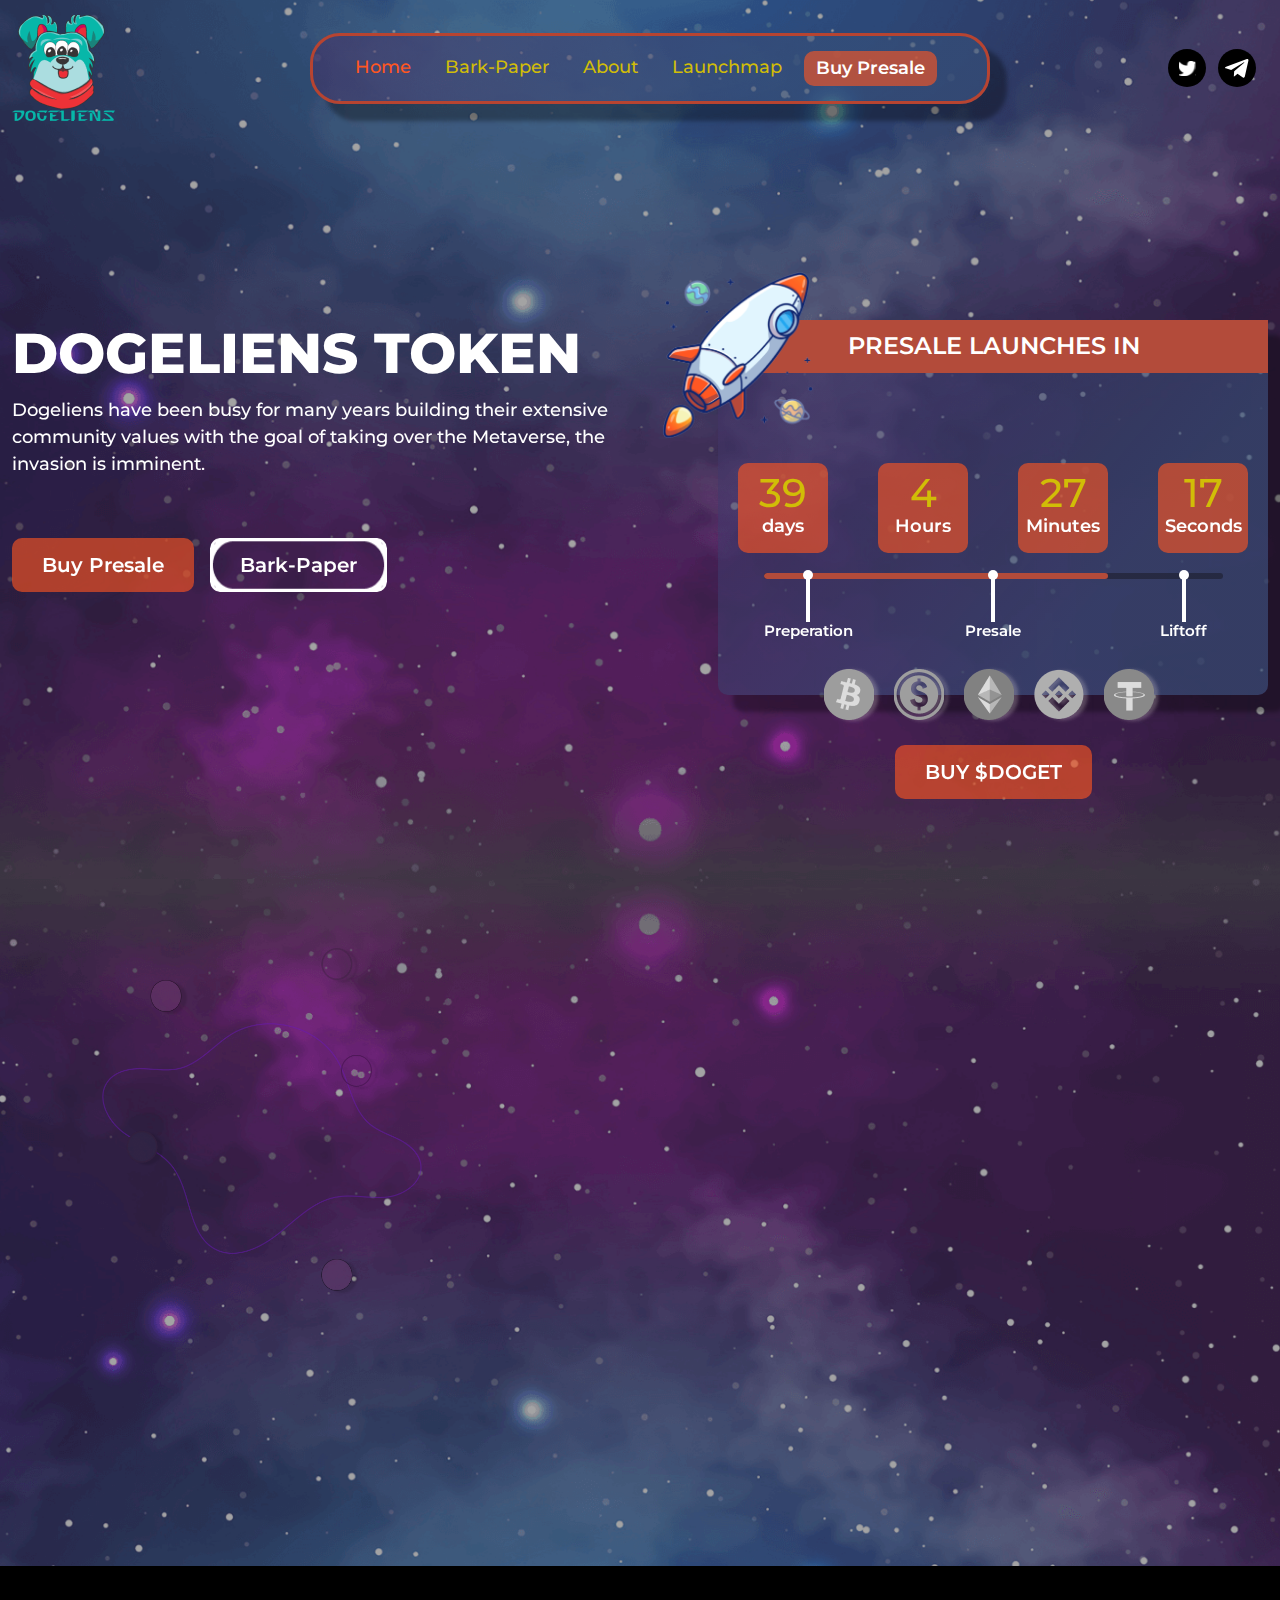
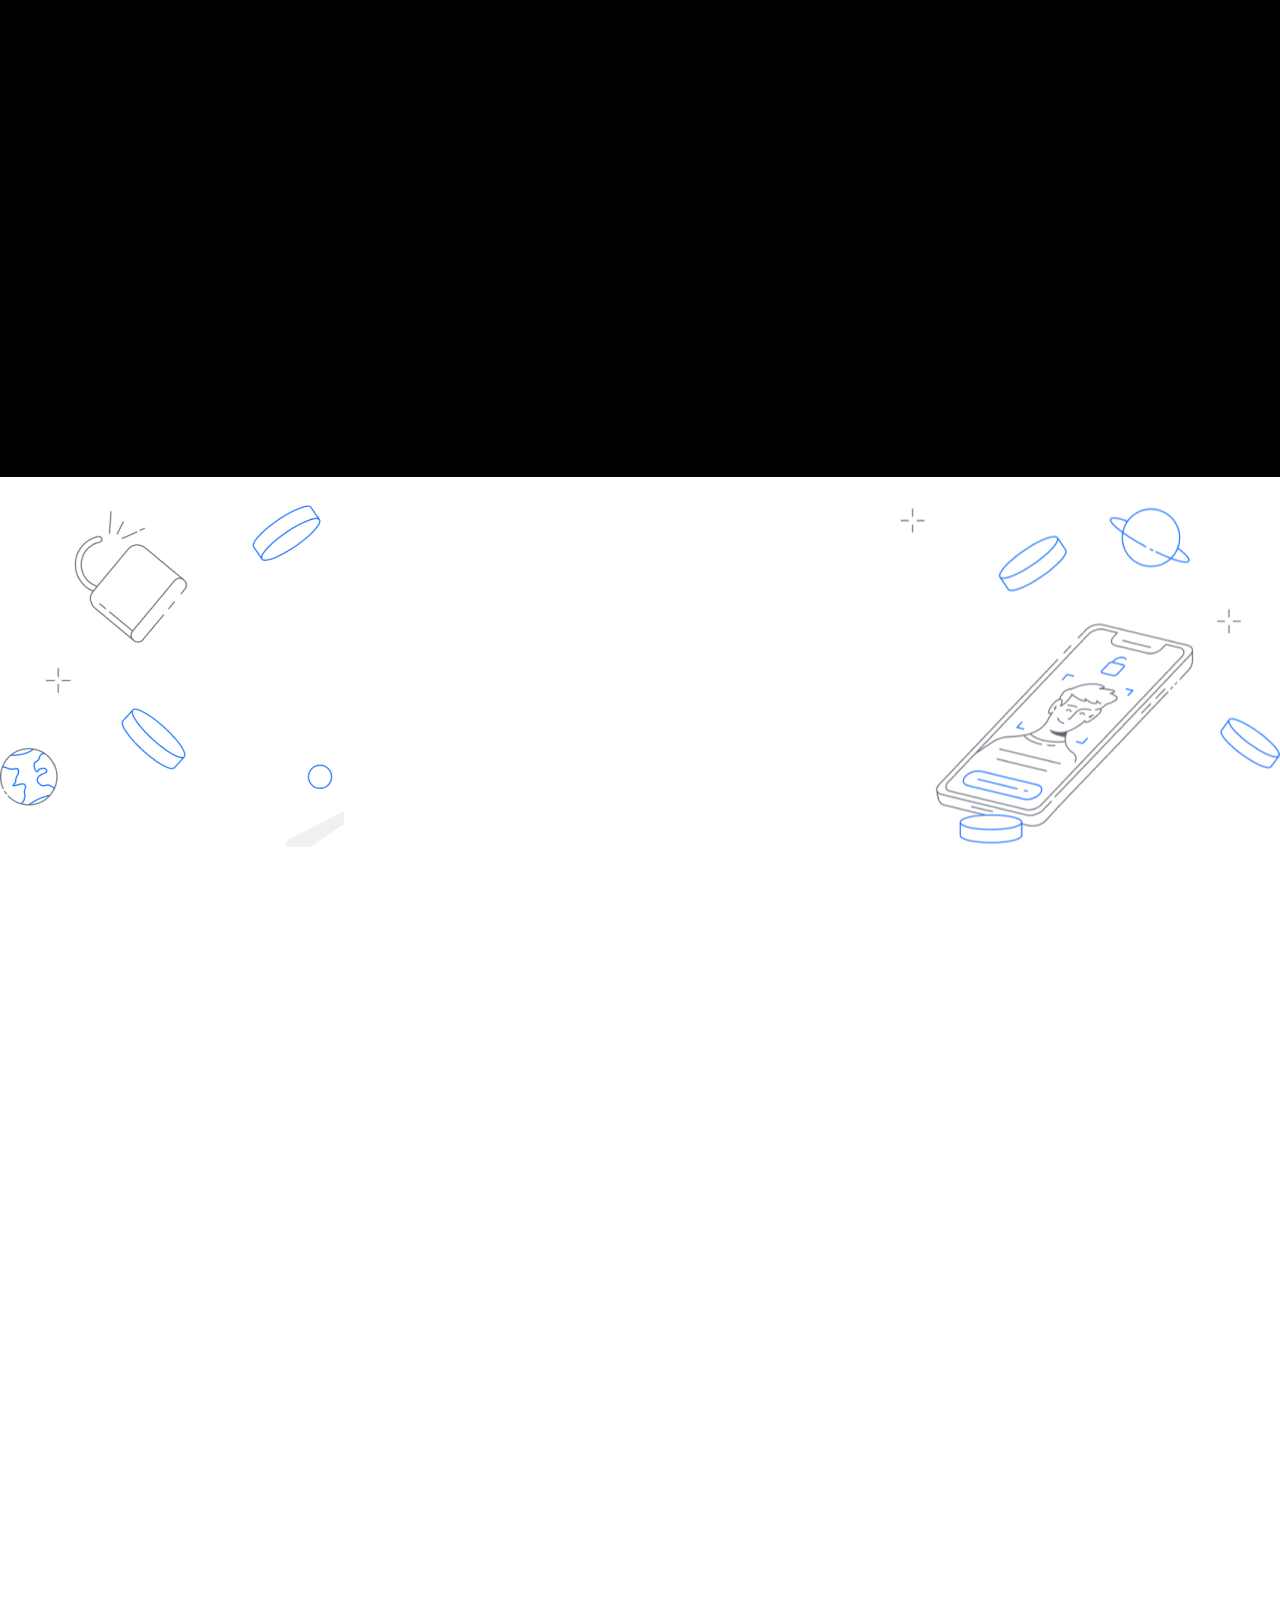
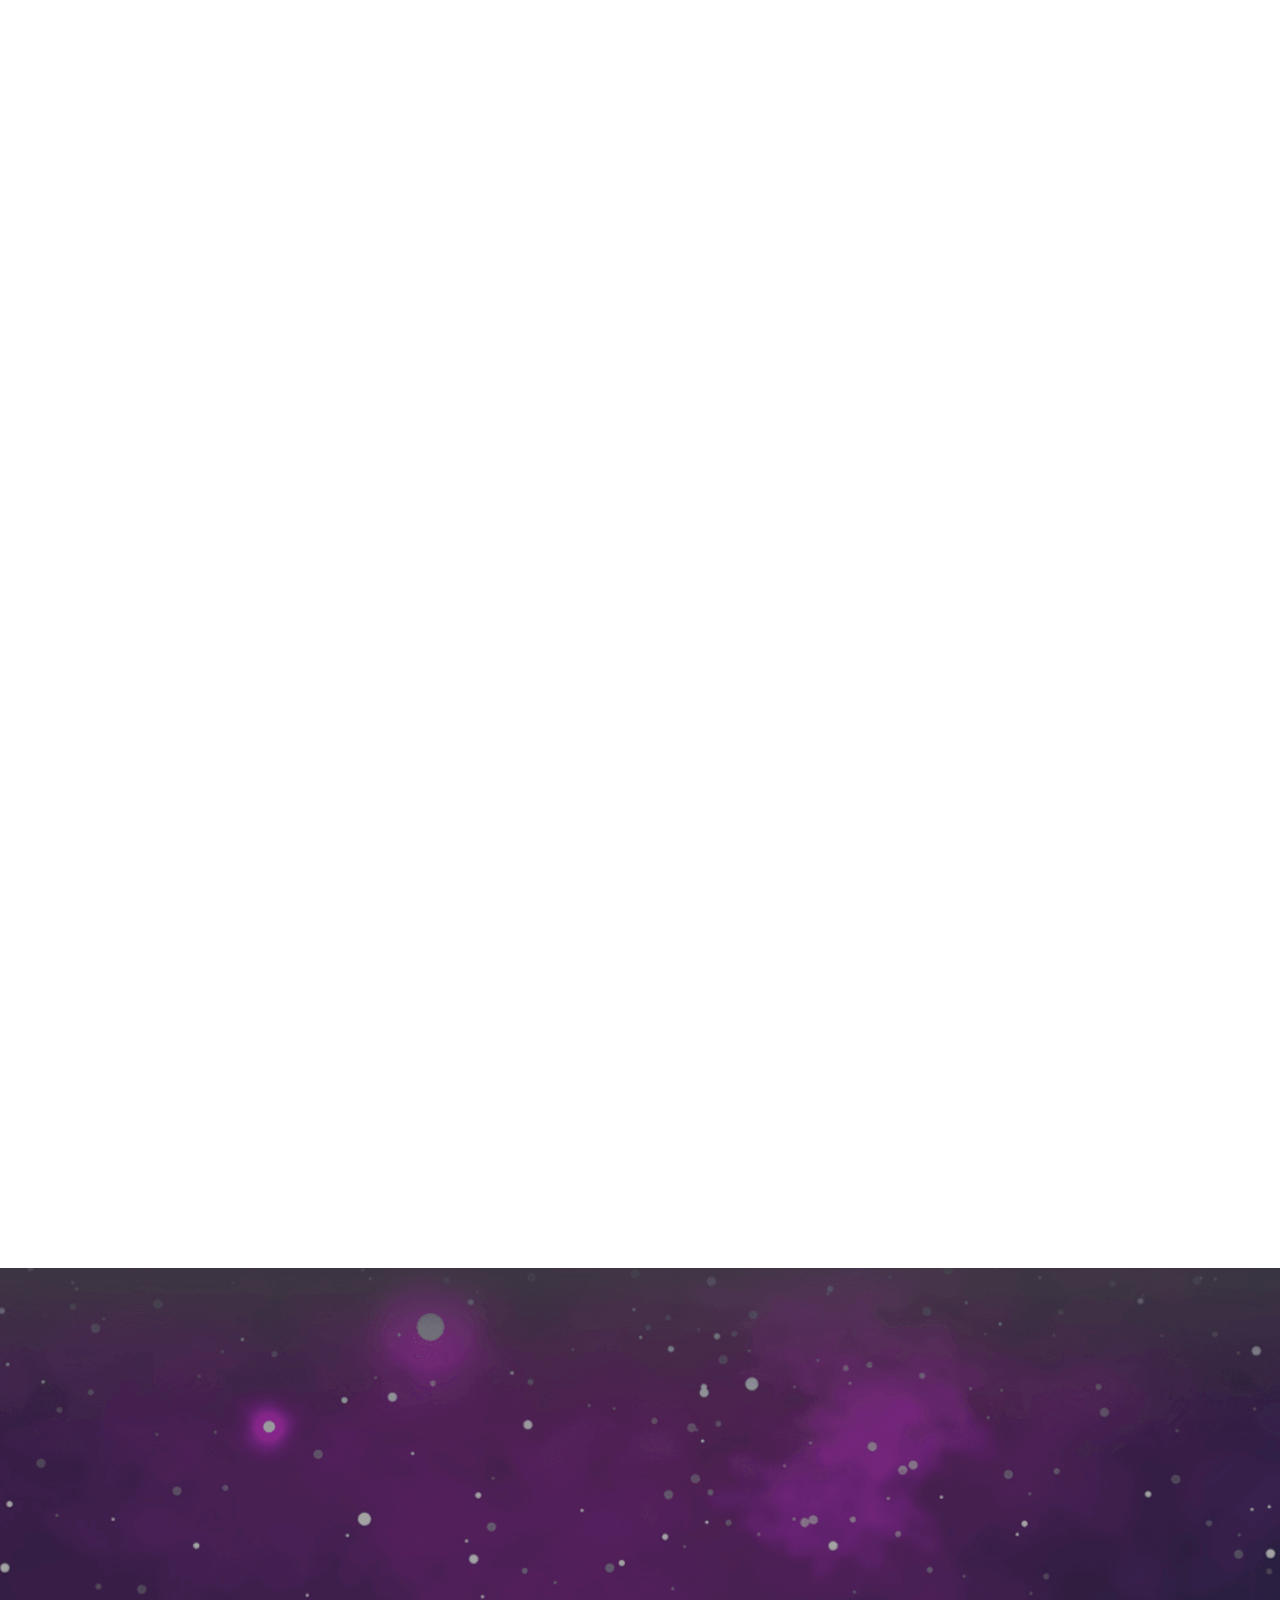
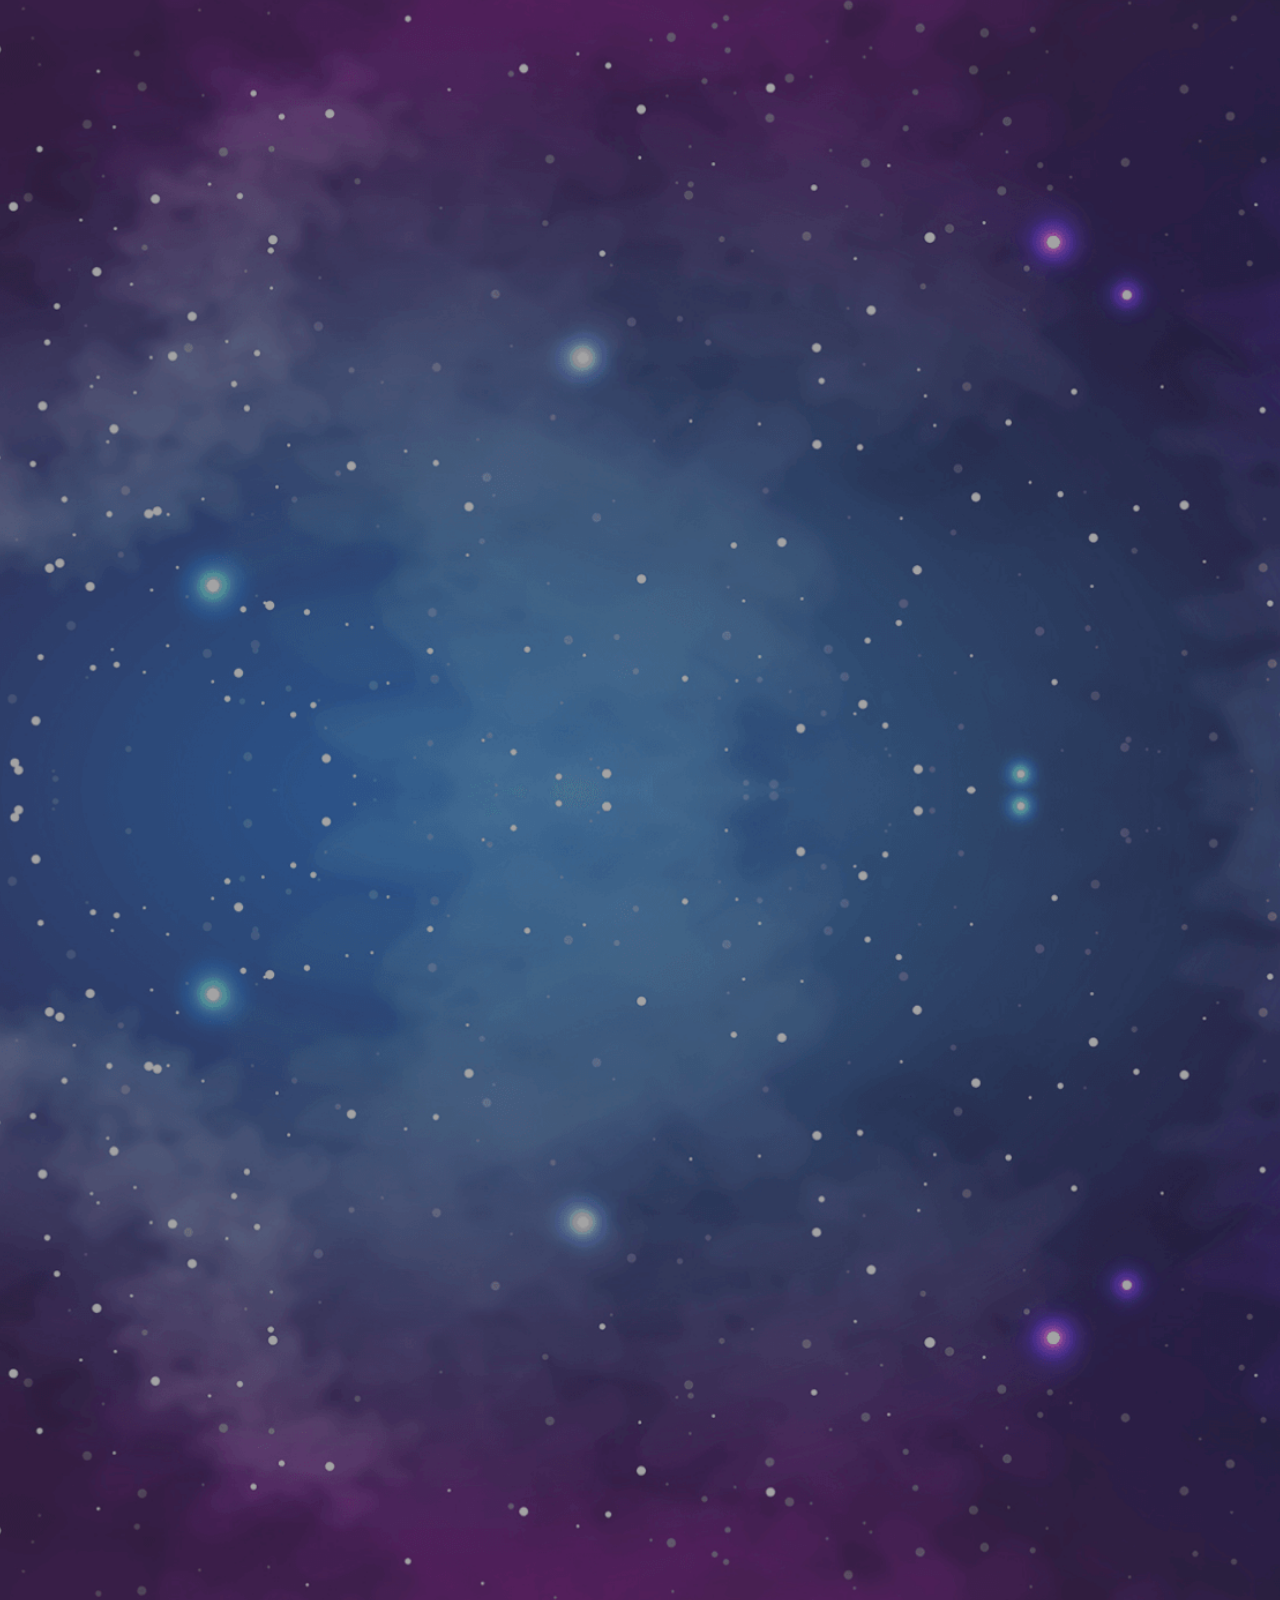
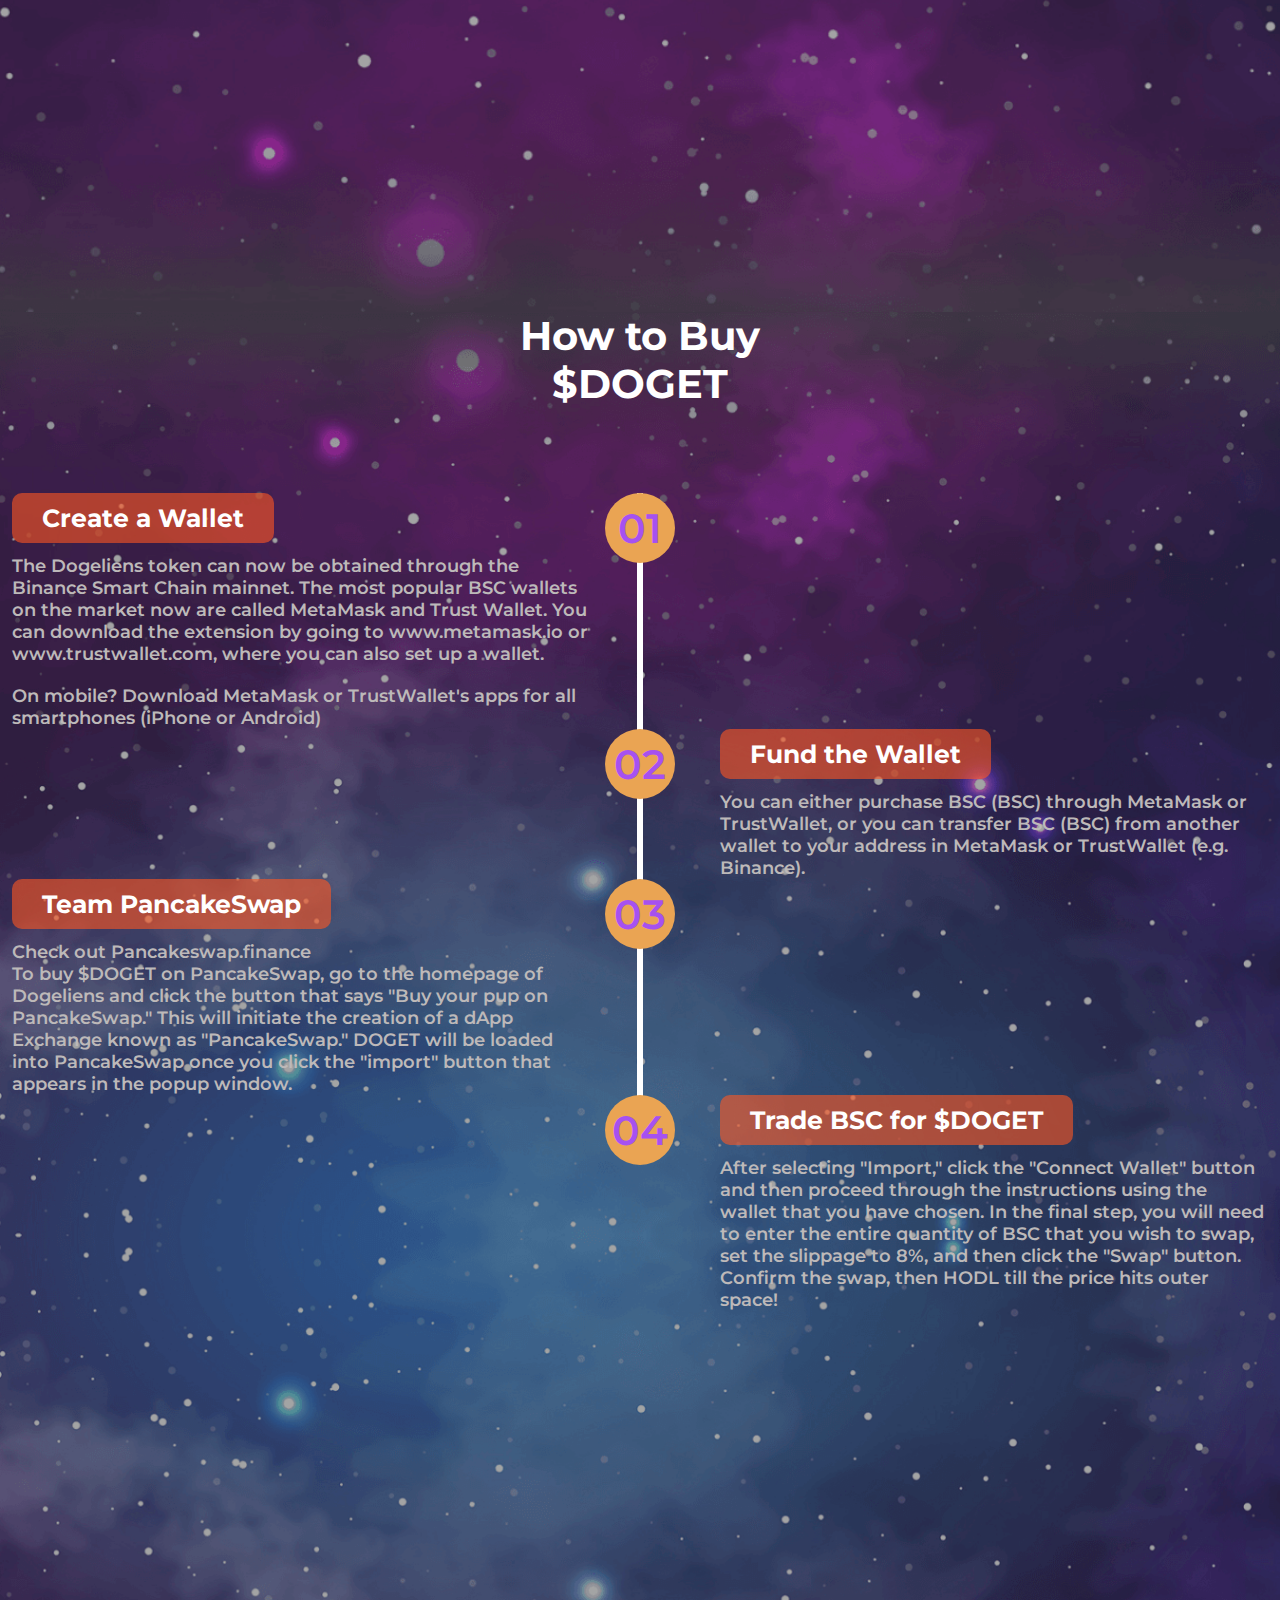
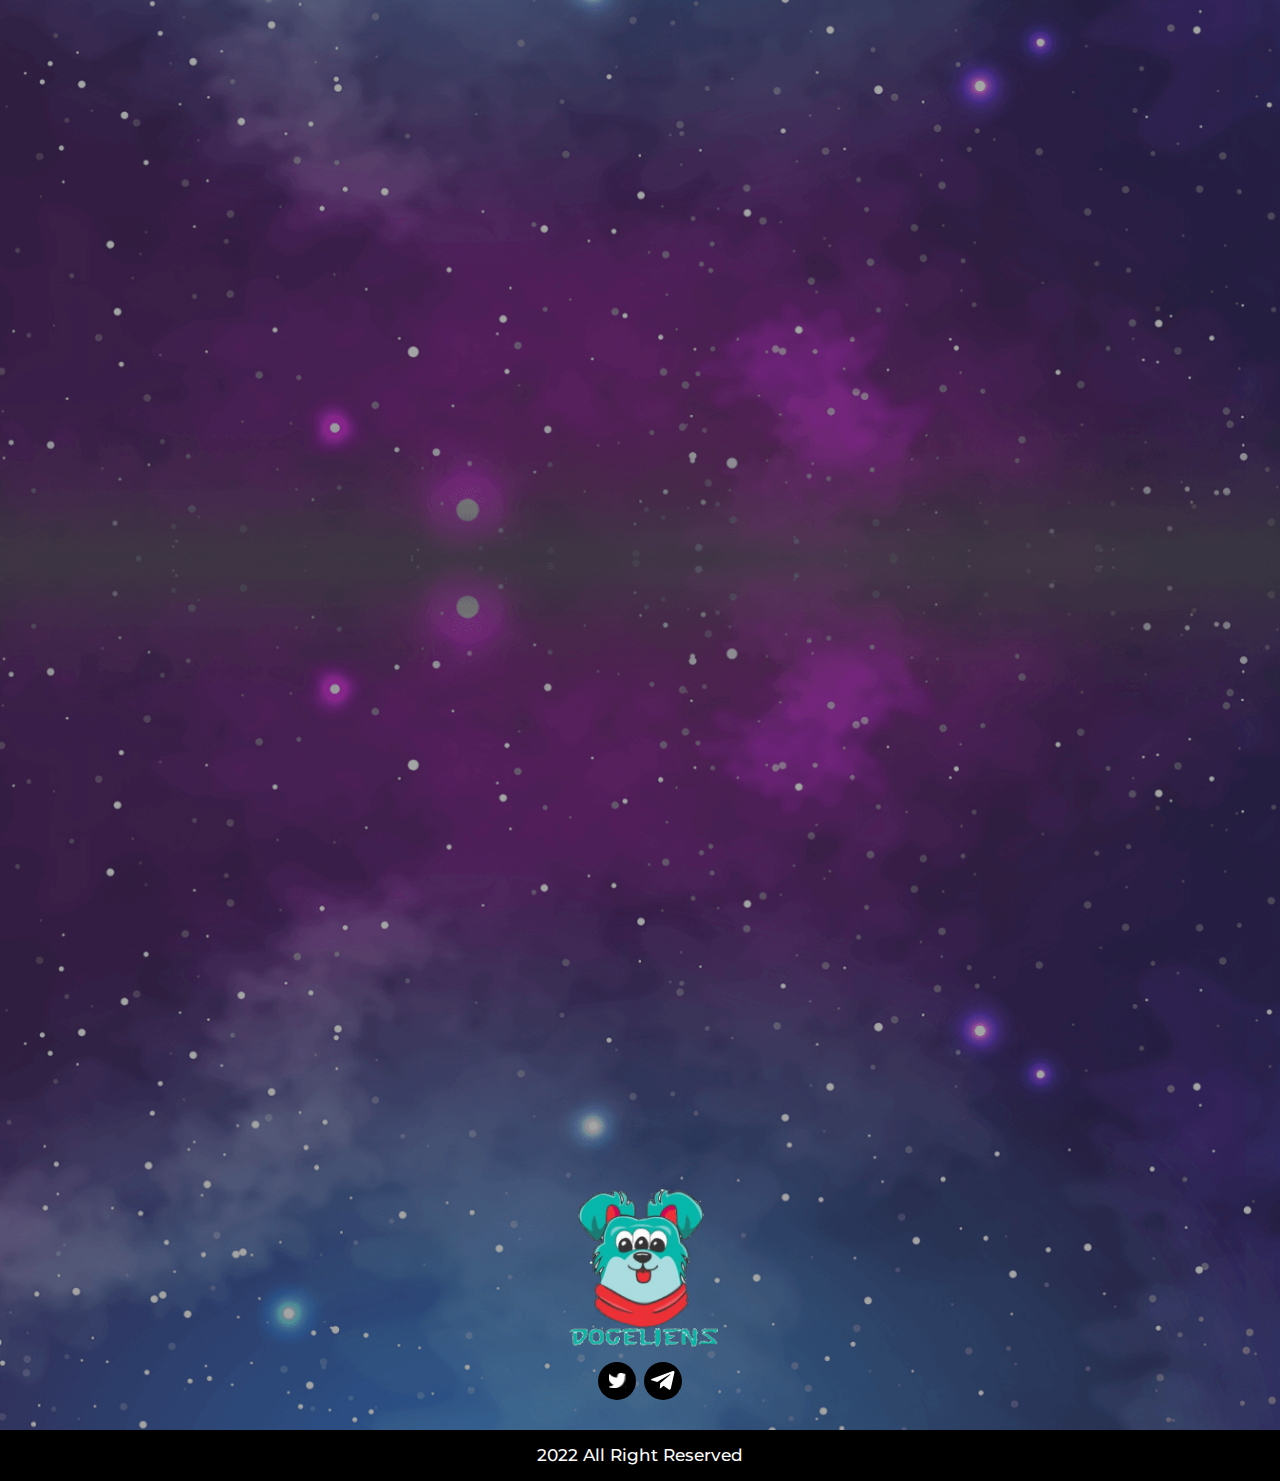
==== landing-page.html @ a13a8c16 "Dogeliens" ====
<!DOCTYPE html>
<html>
<head>
    <meta charset="utf-8">
    <meta name="viewport" content="width=device-width, initial-scale=1">
    
    <link rel="icon" type="image/png" sizes="16x16" href="images/logo.png" />

    <link rel="stylesheet" href="https://pro.fontawesome.com/releases/v5.10.0/css/all.css" />
    <link rel="stylesheet" type="text/css" href="css/bootstrap.min.css">
    <link rel="stylesheet" type="text/css" href="css/aos.css">
    <link rel="stylesheet" type="text/css" href="css/style.css" />
    <link rel="stylesheet" type="text/css" href="css/responsive.css" />
    <title>Dogeliens</title>
</head>
<body>

    <div class="main-wrpper">
    
    <!-- Header -->
    <header>
        <div class="container">
            <nav class="navbar navbar-expand-lg navbar-light">
                <a class="navbar-brand" href="index.html"><img src="images/logo.png" alt="Logo"></a>
                <button class="navbar-toggler" type="button" data-bs-toggle="collapse" data-bs-target="#navbarTogglerDemo01" aria-controls="navbarTogglerDemo01" aria-expanded="false" aria-label="Toggle navigation">
                    <span class="navbar-toggler-icon"></span>
                </button>
                <div class="collapse navbar-collapse" id="navbarTogglerDemo01">
                    <ul class="navbar-nav navbar-nav-link ml-auto">
                        <li class="nav-item">
                            <a class="nav-link" href="javascript:void(0);" data-scroll-nav="0">Home</a>
                        </li>
                        <li class="nav-item">
                            <a class="nav-link" href="#">Bark-Paper</a>
                        </li>                        
                        <li class="nav-item">
                            <a class="nav-link" href="javascript:void(0);" data-scroll-nav="1">About</a>
                        </li>
                        <li class="nav-item">
                            <a class="nav-link" href="javascript:void(0);" data-scroll-nav="2">Launchmap</a>
                        </li>
                        <li class="nav-item">
                            <a class="nav-link buy-btn" href="#">Buy Presale</a>
                        </li>
                        <li class="nav-item">
                            <div id="google_translate_element" style="float:right; margin-right:10px"></div>
                        <script type="text/javascript">
                            function googleTranslateElementInit() {
                                new google.translate.TranslateElement({
                                        pageLanguage: 'en',
                                        includedLanguages:'en,es,fr,de,tr',
                                        layout: google.translate.TranslateElement.InlineLayout.SIMPLE
                                    },
                                    'google_translate_element');
                            }
                        </script>
                        <script type="text/javascript" src="https://translate.google.com/translate_a/element.js?cb=googleTranslateElementInit"></script> 
                        </script>
                        <script type="text/javascript" src="//translate.google.com/translate_a/element.js?cb=googleTranslateElementInit"></script>
                                        </div>
                        </li>
                    </ul>
                    <ul class="social-icon ml-auto">
                        <li class="nav-item">
                            <a class="nav-link" href="https://twitter.com/dogeliens" target="_blank"><img src="images/social2.svg" alt=""></a>
                        </li>
                        <li class="nav-item">
                            <a class="nav-link" href="https://t.me/DogeliensOfficial" target="_blank"><img src="images/telegram.svg" alt=""></a>
                        </li>
                    </ul>
                </div>
                
            </nav>
        </div>
    </header>
    <!-- End Header -->

    <!-- Hero -->
    <div class="hero-wrp" data-scroll-index="0">
        <div class="container">
            <div class="row">
                <div class="col-md-6 col-sm-12">
                    <div class="hero-dt">
                        <h2 data-aos="fade-up">DOGELIENS TOKEN</h2>
                        <p data-aos="fade-up" data-aos-delay="100">Dogeliens have been busy for many years building their extensive community values with the goal of taking over the Metaverse, the invasion is imminent.</p>
                        <ul data-aos="fade-up" data-aos-delay="200">
                            <li><a href="#" class="btn-main1">Buy Presale</a></li>
                            <li><a href="#" class="btn-main2"> <span>Bark-Paper</span> </a></li>
                        </ul>
                    </div>
                </div>
                <div class="col-md-6 col-sm-12">
                    <div class="hero-details" data-aos="fade-in">
                        <img class="roket1" src="images/roket1.png" alt="">
                        <div class="hero-block">
                            <div class="hero-title">
                                <h3>PRESALE LAUNCHES IN</h3>
                            </div>
                            <div class="hero-body">
                                <div id="countdown">
                                    <ul>
                                        <li><span id="days"></span>days</li>
                                        <li><span id="hours"></span>Hours</li>
                                        <li><span id="minutes"></span>Minutes</li>
                                        <li><span id="seconds"></span>Seconds</li>
                                    </ul>
                                </div>

                                <div class="progress-bix">
                                    <div class="progress">
                                        <div class="progress-bar" style="width:75%" role="progressbar" aria-valuenow="75" aria-valuemin="0" aria-valuemax="100"></div>
                                    </div>

                                    <ul>
                                        <li><span>Preperation</span></li>
                                        <li><span>Presale</span></li>
                                        <li><span>Liftoff</span></li>
                                    </ul>
                                </div>

                                <div class="doget-icons">
                                    <ul>
                                        <li><a href="#"><img src="images/doget1.png"></a></li>
                                        <li><a href="#"><img src="images/doget2.png"></a></li>
                                        <li><a href="#"><img src="images/doget3.png"></a></li>
                                        <li><a href="#"><img src="images/doget4.png"></a></li>
                                        <li><a href="#"><img src="images/doget5.png"></a></li>
                                    </ul>
                                </div>
                            </div>
                        </div>
                        <a href="#" class="btn-main1 right-btn">BUY $DOGET</a>
                    </div>
                    
                </div>
            </div>
        </div>
    </div>
    <!-- End Hero -->

    <!-- pancakeswap -->
    <div class="abt-pancakeswap">
        <img class="abt-shap1" src="images/shap1.png" alt="">
        <div class="container">
            <div class="row">
                <div class="col-md-4 col-sm-12">
                    <div class="abt-img" data-aos="fade-right">
                        <img src="images/pancakeswap1.png" alt="">
                    </div>
                </div>
                <div class="col-md-8 col-sm-12">
                    <div class="abt-dt" data-aos="fade-left">
                        <p>Our mission is to provide people with a fun cryptocurrency that continues the meme coin hype but with added utility that makes it a token you will believe in for eternity.</p>
                        <p> We’re invading the Metaverse with the hope of providing new games and educational content to help earthlings understand the world of cryptocurrency better. </p>
                        <p>On Puptopia, everything is paid for in $DOGET, the native token of the Dogeliens ecosystem. We want to show our earthling counterparts that cryptocurrency is a real way of payment and encourage more humans to get involved. </p>
                        <a href="#" class="btn-main1">BUY ON PANCAKESWAP</a>
                    </div>
                </div>
            </div>
        </div>
    </div>
    <!-- End PANCAKESWAP -->

    <!-- ecosystem -->
    <div class="ecosystem-wrp" data-scroll-index="1">
        <div class="container">
            <div class="titlebar">
                <h2 data-aos="fade-down">DOGELIENS ECOSYSTEM</h2>
            </div>

            <div class="row">
                <div class="col-md-4 col-sm-12">
                    <div class="ecosystem-box" data-aos="fade-up" data-aos-delay="100">
                        <img src="images/ecosystem1.png" alt="">
                        <h3>DOGELIEN PLAYPEN</h3>
                        <p>Every holder of Dogeleins can mint their very own Dogelien NFT which can then be used in our p2e game! On the planet puptopia you can battle your Dogeliens against others and even team up with 3 others friends in our Pup-Litter (Squad) mode. </p>
                    </div>
                </div>
                <div class="col-md-4 col-sm-12">
                    <div class="ecosystem-box center-box" data-aos="fade-up" data-aos-delay="200">
                        <img src="images/ecosystem2.png" alt="">
                        <h3>UNIVERSITY OF BARKINGTON</h3>
                        <p>The content available to users will be second to none. Each and every section of the crypto realm will be covered in one way or another. Our goal is to create the number one blockchain-based educational platform that will encourage more humanoids to invest in this exciting technology of the future!</p>
                    </div>
                </div>
                <div class="col-md-4 col-sm-12">
                    <div class="ecosystem-box right-box" data-aos="fade-up" data-aos-delay="300">
                        <img src="images/ecosystem3.png" alt="">
                        <h3>DOGELIEN PUPSTORE</h3>
                        <p>The Dogeliens PUPSTORE is your one-stop shop for everything needed to maximise your time on Puptopia!</p>
                        <p>Purchase your very own Dogeliens NFT which will be needed if you wish to take part in any of our game modes. </p>
                    </div>
                </div>
            </div>
        </div>
    </div>
    <!-- End ECOSYSTEM -->

    <!-- about -->
    <div class="about-wrp">
        <div class="about-titlebar">
            <div class="container">
                <img class="about-shap1" src="images/about-shap1.png" alt="about-shap1">
                <img class="about-shap2" src="images/about-shap2.png" alt="about-shap2">
                <h3 data-aos="fade-up">THE THREE COMPONENTS THAT <br> MAKES DOGELIENS</h3>
                <p data-aos="fade-up" data-aos-delay="150">Dogeliens is the cryptocurrency for all humanoids to <br>use. We make this clear by sharing our three main <br>components that represent what we <br>stand for.</p>
            </div>
        </div>

        <div class="about-block">
            <div class="container">
                <div class="row">
                    <div class="col-md-5 col-sm-12">
                        <div class="abt-img" data-aos="fade-right" data-aos-delay="150">
                            <img src="images/about1.png" alt="">
                        </div>
                    </div>
                    <div class="col-md-7 col-sm-12">
                        <div class="abt-dt" data-aos="fade-left" data-aos-delay="150">
                            <h2>Meme</h2>
                            <p>The Dogeliens community is founded on a robust meme culture. Our community adores and thrives off of memes, and we are adamant in our belief that the power of memes is the only way to successfully bring cryptocurrency into the mainstream and guarantee widespread adoption of the technology. </p>
                            <p>Memes have a broad appeal; they are popular with people of all socioeconomic backgrounds, of different-sized wallets, and of all ages. Because of this, the cryptocurrency of the people is really just a meme at its core. </p>
                            <a href="#" class="btn-main1">Buy $DOGET</a>
                        </div>
                    </div>
                </div>
            </div>
        </div>

        <div class="about-block even-about-block">
            <div class="container">
                <div class="row">
                   
                    <div class="col-md-7 col-sm-12">
                        <div class="abt-dt" data-aos="fade-right" data-aos-delay="150">
                            <h2>Utility</h2>
                            <p>Despite the fact that Dogeleins has a robust meme culture, we have very solid fundamentals thanks to our utility plan. The Dogeleins $DOGET token is the primary utility token that will power the Dogeleins ecosystem once it is fully operational.</p>
                            <p> $DOGET can be used from the playpen to the pupstore as well as at the University of Barkington. Users will also receive rewards in the form of DOGET Tokens</p>
                            <a href="#" class="btn-main1">Buy $DOGET</a>
                        </div>
                    </div>
                     <div class="col-md-5 col-sm-12">
                        <div class="abt-img" data-aos="fade-left" data-aos-delay="150">
                            <img src="images/about2.png" alt="">
                        </div>
                    </div>
                </div>
            </div>
        </div>

        <div class="about-block">
            <div class="container">
                <div class="row">
                    <div class="col-md-5 col-sm-12">
                        <div class="abt-img" data-aos="fade-right" data-aos-delay="150">
                            <img src="images/about3.png" alt="">
                        </div>
                    </div>
                    <div class="col-md-7 col-sm-12">
                        <div class="abt-dt" data-aos="fade-left" data-aos-delay="150">
                            <h2>Charitability</h2>
                            <p>Only to the extent that blockchain technology and cryptocurrencies will streamline our daily lives and help make the world a better place should we consider them to be beneficial. Because of this, charitable giving is at the very heart of everything Dogeliens stands for. </p>

                            <p>The primary objective of Dogelienss is to establish educational facilities in each and every one of the world's less developed countries alongside educating the masses on finance and crypto. </p>

                            <a href="#" class="btn-main1">Buy $DOGET</a>
                        </div>
                    </div>
                </div>
            </div>
        </div>
    </div>
    <!-- End about -->

    
    <!-- launchmap -->
    <div class="launchmap-wrp" data-scroll-index="2">
        <!-- cryptocurrency -->
        <div class="cryptocurrency-wrp">
            <div class="container">
                <div data-aos="fade-up">
                    <img src="images/cryptocurrency1.png" alt="">
                </div>
                <p data-aos="fade-up" data-aos-delay="150">Dogeliens is a cross-chain cryptocurrency that can be accessed on the Ethereum blockchain as well as the Binance Smart Chain.  There is a total supply of 25,000,000,000 $DOGET tokens in circulation. Every purchase and transaction is subject to a transaction tax of 10%.  This tax is paid into the DOGELIENS treatbox, Which is used for the development of the Dogeliens project,  forming partnerships, working to make the world a better place through charitable initiatives,  and raising awareness about Dogeliens while simultaneously ensuring adoption of our utility products once they go live. </p>
            </div>
        </div>
        <!-- Edn cryptocurrency -->

        <div class="launchmap-title" data-aos="fade-up">
            <h2>$DOGET TOKENS</h2>
            <h3>25,000,000,000</h3>
        </div>


        <div class="launchmap-block">
            <div class="container">
                <div class="titlebar" data-aos="fade-up" data-aos-delay="150">
                    <h2>DOGELIENS <br>LAUNCHMAP</h2>
                </div>

                <div class="row">
                    
                    <div class="col-md-3 col-sm-12">
                        <div class="map-box" data-aos="fade-up" data-aos-delay="50">
                            <div class="box-head">
                                <h3>STAGE 1</h3>
                            </div>
                            <div class="box-body">
                                <p>
                                    -   Token Creation<br>
                                    -   Whitepaper Creation<br>
                                    -   Website Creation<br>
                                    -   Begin Round 1 Of Presale
                                </p>
                            </div>
                        </div>
                    </div>

                    <div class="col-md-3 col-sm-12">
                        <div class="map-box" data-aos="fade-up" data-aos-delay="150">
                            <div class="box-head">
                                <h3>STAGE 2</h3>
                            </div>
                            <div class="box-body">
                                <p>
                                    -   Start loading up rocket ships (5000 Presale wallets)<br>
                                    -   Audit<br>
                                    -   Presale rounds 2 and 3<br>
                                    -   Coin Gecko/MarketCap Listings
                                </p>
                            </div>
                        </div>
                    </div>

                    <div class="col-md-3 col-sm-12">
                        <div class="map-box" data-aos="fade-up" data-aos-delay="250">
                            <div class="box-head">
                                <h3>STAGE 3</h3>
                            </div>
                            <div class="box-body">
                                <p>
                                   -    Presale Round 4<br>
                                   -    Launch on DEXs (PancakeSwap and UniSwap)<br>
                                   -    Begin Enrolling at Barkington University
                                </p>
                            </div>
                        </div>
                    </div>

                    <div class="col-md-3 col-sm-12">
                        <div class="map-box" data-aos="fade-up" data-aos-delay="350">
                            <div class="box-head">
                                <h3>STAGE 4</h3>
                            </div>
                            <div class="box-body">
                                <p>
                                   -    NFT marketplace creation<br>
                                    -   P2E Game creation<br>
                                    -   Expand ecosystem to 50,000 active wallets<br>
                                    -   Release educational content to the platform
                                </p>
                            </div>
                        </div>
                    </div>


                    <div class="col-md-3 col-sm-12">
                        <div class="map-box" data-aos="fade-up" data-aos-delay="450">
                            <div class="box-head">
                                <h3>STAGE 5</h3>
                            </div>
                            <div class="box-body">
                                <p>
                                    -   Release on every major crypto exchange<br>
                                    -   Become the number one meme coin<br>
                                    -   Begin Charity donations<br>
                                    -   Metaverse Intergrations

                                </p>
                            </div>
                        </div>
                    </div>

                    <div class="col-md-3 col-sm-12">
                        <div class="map-box" data-aos="fade-up" data-aos-delay="550">
                            <div class="box-head">
                                <h3>STAGE 6</h3>
                            </div>
                            <div class="box-body">
                                <p>
                                    -   Take over the world!!!
                                </p>
                            </div>
                        </div>
                    </div>

                </div>
            </div>
        </div>

    </div>
    <!-- End launchmap -->
    
    <!-- TREATS -->
    <section class="treats-wrp">
        <div class="roadmap-wrp">
            <div class="container">
                <div class="titlebar">
                    <h2>How to Buy <br>$DOGET</h2>
                </div>
    
                <div class="roadmap-block">
                    <ul>
                        <li>
                            <h2>01</h2>
                            <h3>Create a Wallet </h3>
                            <p>The Dogeliens token can now be obtained through the Binance Smart Chain mainnet. The most popular BSC wallets on the market now are called MetaMask and Trust Wallet. You can download the extension by going to www.metamask.io or www.trustwallet.com, where you can also set up a wallet. </p>
                            <p>On mobile? Download MetaMask or TrustWallet's apps for all smartphones (iPhone or Android)</p>
                        </li>
                        <li class="right-side">
                            <h2>02</h2>
                            <h3>Fund the Wallet</h3>
                            <p>You can either purchase BSC (BSC) through MetaMask or TrustWallet, or you can transfer BSC (BSC) from another wallet to your address in MetaMask or TrustWallet (e.g. Binance).</p>
                        </li>
                        <li>
                            <h2>03</h2>
                            <h3>Team PancakeSwap</h3>
                            <p>Check out Pancakeswap.finance<br>To buy $DOGET on PancakeSwap, go to the homepage of Dogeliens and click the button that says "Buy your pup on PancakeSwap." This will initiate the creation of a dApp Exchange known as "PancakeSwap." DOGET will be loaded into PancakeSwap once you click the "import" button that appears in the popup window.</p>
                        </li>
                        <li class="right-side">
                            <h2>04</h2>
                            <h3>Trade BSC for $DOGET</h3>
                            <p>After selecting "Import," click the "Connect Wallet" button and then proceed through the instructions using the wallet that you have chosen. In the final step, you will need to enter the entire quantity of BSC that you wish to swap, set the slippage to 8%, and then click the "Swap" button. Confirm the swap, then HODL till the price hits outer space!</p>
                        </li>
                    </ul>
                </div>
            </div>
        </div>
        <div class="container">
            <div class="launchmap-title" data-aos="fade-up">
                <h2>DOGELIENS <br> PRESALE TREATS!</h2>
            </div>
            <div class="presale-block">
                <h2 data-aos="fade-up" data-aos-delay="50">Earn Bonuses with every round of presale</h2>

                <div class="presale-bix" data-aos="fade-up" data-aos-delay="150">
                    <div class="row">
                        <div class="col-md-4 col-sm-12">
                            <h3>Stage 1 - Jul 15th - Aug 12th</h3>
                            <h4>Earn 10% Extra Treats</h4>
                        </div>
                        <div class="col-md-4 col-sm-12 cenetr-col">
                            <h3>Stage 2 - Aug 12th - Sep 9th</h3>
                            <h4>Earn 8% Extra Treats</h4>
                        </div>
                        <div class="col-md-4 col-sm-12">
                            <h3>Stage 3 - Sep 9th - Oct 7th</h3>
                            <h4>Earn 6% Extra Treats</h4>
                        </div>
                    </div>
                </div>
                <div class="presale-bix" data-aos="fade-up" data-aos-delay="150">
                    <div class="row">
                        <div class="col-md-4 col-sm-12">
                            <h3>Stage 4 - Oct 7th - Nov 4th</h3>
                            <h4>Earn 5% Extra Treats </h4>
                        </div>
                        <div class="col-md-4 col-sm-12 cenetr-col">
                            <h3>Stage 5 - Nov 4th - Dec 5th</h3>
                            <h4>Earn 4% Extra Treats</h4>
                        </div>
                        <div class="col-md-4 col-sm-12">
                            <h3>Stage 6 - Dec 5th - Jan 9th</h3>
                            <h4>Earn 2% Extra Treats</h4>
                        </div>
                    </div>
                </div>
            </div>
        </div>

        <div class="tax-block">
            <div class="container">
                <div class="titlebar" data-aos="fade-up" data-aos-delay="50">
                    <h2>TAX</h2>
                </div>

                <div class="row">
                    <div class="col-md-4 col-sm-12">
                        <div class="tax-box" data-aos="fade-up" data-aos-delay="50">
                            <h2>4%</h2>
                            <p>Reflection</p>
                        </div>
                    </div>
                    <div class="col-md-4 col-sm-12">
                        <div class="tax-box" data-aos="fade-up" data-aos-delay="150">
                            <h2>3%</h2>
                            <p>Development</p>
                        </div>
                    </div>
                    <div class="col-md-4 col-sm-12">
                        <div class="tax-box" data-aos="fade-up" data-aos-delay="250">
                            <h2>3%</h2>
                            <p>Charities</p>
                        </div>
                    </div>
                </div>


                <div class="info-line" data-aos="fade-up" data-aos-delay="350">
                    <p>Each transaction made on Puptopia is subject to a 10% tax incurance. The money raised from this goes into the Dogeliens treatbox and is then distributed to the above sections. Every active DOGET wallet will receive 4% thanks to our reflection. 3% will go towards development and liquidity for the network whilst the remaining 3% is distributed among our charity partners.</p>
                </div>
            </div>
        </div>

        <!-- Footer -->
        <footer>
            <div class="container">
                <div class="logo-box">
                    <a href="#"><img src="images/footer-logo.png" alt=""></a>
                    <!-- <h2>ABOUT US</h2>
                    <p>Want to stay up to date on the adventures of captain Inu? Feel Free to subscrive to his newsletter! <br>You'll recieve weekly news about the project and how he's protecting the Inu Metaverse!</p> -->
                </div>
                <ul class="social-icon">
                    <li>
                        <a href="https://twitter.com/dogeliens" target="_blank"><img src="images/social2.svg" alt=""></a>
                    </li>
                    <li>
                        <a href="https://t.me/DogeliensOfficial" target="_blank"><img src="images/telegram.svg" alt=""></a>
                    </li>
                </ul>         
            </div>
            <div class="copyright">
                <p>2022 All Right Reserved</p>
            </div>
        </footer>
        <!-- End Footer -->
    </section>
    <!-- End TREATS -->


</div>

    <script src="https://cdnjs.cloudflare.com/ajax/libs/jquery/3.3.1/jquery.js"></script>
    <script src="js/bootstrap.bundle.min.js"></script>
    <script src="js/scrollIt.min.js"></script>
    <script src="js/aos.js"></script>
    <script src="js/custom.js"></script>

    <script>
         (function () {
        const second = 1000,
            minute = second * 60,
            hour = minute * 60,
            day = hour * 24;

        //I'm adding this section so I don't have to keep updating this pen every year :-)
        //remove this if you don't need it
        let today = new Date(),
            dd = String(today.getDate()).padStart(2, "0"),
            mm = String(today.getMonth() + 1).padStart(2, "0"),
            yyyy = today.getFullYear(),
            nextYear = yyyy + 1,
            dayMonth = "09/2/",
            birthday = dayMonth + yyyy;

        today = mm + "/" + dd + "/" + yyyy;
        if (today > birthday) {
            birthday = dayMonth + nextYear;
        }
        //end

        const countDown = new Date(birthday).getTime(),
            x = setInterval(function () {
                const now = new Date().getTime(),
                    distance = countDown - now;

                (document.getElementById("days").innerText = Math.floor(distance / day)),
                    (document.getElementById("hours").innerText = Math.floor((distance % day) / hour)),
                    (document.getElementById("minutes").innerText = Math.floor((distance % hour) / minute)),
                    (document.getElementById("seconds").innerText = Math.floor((distance % minute) / second));

                //do something later when date is reached
                if (distance < 0) {
                    document.getElementById("headline").innerText = "It's my birthday!";
                    document.getElementById("countdown").style.display = "none";
                    document.getElementById("content").style.display = "block";
                    clearInterval(x);
                }
                //seconds
            }, 0);
    })();
    </script>
    <style>
        div#google_translate_element div.goog-te-gadget-simple {
        font-size: 19px;
        font-weight: 600;
        border-radius: 10px;
        display: table;
        padding: 2px 30px;

    }

    </style>
</body>
</html>
---- css/style.css ----
@import url("https://fonts.googleapis.com/css2?family=Montserrat:wght@100;200;300;400;500;600;700;800;900&display=swap");

:root {
    scroll-behavior: initial;
}

* {
    margin: 0;
    padding: 0;
    text-decoration: none;
    list-style: none;
}

a:hover,
a:focus,
a:active {
    text-decoration: none;
}

ol,
ul {
    margin: 0;
    padding: 0;
}
img {
    display: block;
}
body {
    font-family: "Montserrat", sans-serif;
    font-size: 14px;
    font-weight: 400;
    color: #000;
    text-decoration: none;
}

a {
    transition: 0.4s linear;
    -webkit-transition: 0.4s linear;
    text-decoration: none;
}

.container,
.container-lg,
.container-md,
.container-sm,
.container-xl,
.container-xxl {
    max-width: 1300px;
}


.main-wrpper{
    height: 100%;
    width: 100%;
    overflow: hidden;
}

/* **** Header **** */
header {
    position: absolute;
    top: 0px;
    left: 0;
    right: 0;
    z-index: 120;
    transition: 0.4s linear;
    -webkit-transition: 0.4s linear;
}
.navbar> .container .navbar-brand,
.navbar> .container-fluid .navbar-brand {
    margin-left: 0;
}
.navbar-brand {
    float: none;
    height: auto;
    padding: 0;
}
.navbar {
    background: transparent;
    position: relative;
    width: 100%;
    left: 0;
    top: 0;
    border: none;
    border-radius: 0;
    margin: 0;
    padding: 15px 0px;
    z-index: 120;
    transition: 0.4s linear;
    -webkit-transition: 0.4s linear;
}
.navbar-light .navbar-nav {
    margin: 0 auto;
}
.navbar-light .navbar-nav.navbar-nav-link{
    background: linear-gradient(130.49deg, rgba(79, 30, 90, 0.4864) -30.64%, rgba(54, 79, 121, 0.64) 71.26%);
    border: 3px solid #B74431;
    box-shadow: 16px 16px 4px 1px rgba(0, 0, 0, 0.32);
    border-radius: 30px;
    padding: 20px 35px;
}

.navbar-light .navbar-nav li {
    margin-right: 22px;
}
.navbar-light .navbar-nav li:last-child {
    margin-right: 0;
}
.navbar-light .navbar-nav .nav-link {
    padding: 4px 12px;
    font-weight: 500;
    font-size: 20px;
    line-height: 24px;
    color: #D1BD07;
    -ms-transition: all 0.3s ease;
    -o-transition: all 0.3s ease;
    -webkit-transition: all 0.3s ease;
    transition: all 0.3s ease;
}
.navbar-light .navbar-nav .nav-link.buy-btn {
    background: rgba(255, 86, 33, 0.62);
    border-radius: 10px;
    font-weight: 600;
    font-size: 22px;
    line-height: 27px;
    color: #fff;
}
.navbar-light .navbar-nav .nav-link.buy-btn:hover{
    background: #D1BD07;    
}


.social-icon{
    display: flex;
    align-items: center;
}
.social-icon li{
    margin-right: 12px;
}
.social-icon .nav-link{
    height: 38px;
    width: 38px;
    background: #000;
    border-radius: 100%;
    display: flex;
    align-items: center;
    justify-content: center;
    padding: 0;
}
.social-icon .nav-link img{
    max-width: 100%;
}

.social-icon .nav-link:hover{
    background: #D1BD07;    
    color: #000;
}


.navbar-light .navbar-nav .nav-link.active, .navbar-light .navbar-nav .show>.nav-link,
.navbar .navbar-nav>li>a:focus,
.navbar .navbar-nav>li>a:hover,
.navbar .navbar-nav>li>a:hover {
    color: rgba(255, 86, 33, 1);
}
.navbar .navbar-nav>.active>a,
.navbar .navbar-nav>.active>a:focus,
.navbar .navbar-nav>.active>a:hover {
    color: rgba(255, 86, 33, 1);
}
.navbar-light .navbar-nav .nav-link:focus,
.navbar-light .navbar-nav .nav-link:hover {
    color: rgba(255, 86, 33, 1);
}

/* **** toggler **** */
.navbar-light .navbar-toggler {background-color: rgba(255, 86, 33, 1);border-radius: 0;outline: none;box-shadow: none;border: none;height: 40px;width: 50px;padding: 0;}
.navbar-light .navbar-toggler:focus {box-shadow: none;outline: none;}
.navbar-light .navbar-toggler .navbar-toggler-icon {background-image: unset;}
.navbar-toggler:active,
.navbar-toggler:focus {outline: none;}
.navbar-light .navbar-toggler-icon {width: 24px;height: 17px;background-image: none;position: relative;border-bottom: 1px solid #fff;transition: all 300ms linear;}
.navbar-light .navbar-toggler-icon:after,
.navbar-light .navbar-toggler-icon:before {width: 24px;position: absolute;height: 1px;background-color: #fff;top: 0;left: 0;content: "";z-index: 2;transition: all 300ms linear;}
.navbar-light .navbar-toggler-icon:after {top: 8px;}
.navbar-toggler[aria-expanded="true"] .navbar-toggler-icon:after {transform: rotate(45deg);}
.navbar-toggler[aria-expanded="true"] .navbar-toggler-icon:before {transform: translateY(8px) rotate(-45deg);}
.navbar-toggler[aria-expanded="true"] .navbar-toggler-icon {border-color: transparent;}
/* **** End toggler **** */


header.nav-new {
    position: fixed;
    top: 0;
    left: 0;
    width: 100%;
    background: rgba(0, 0, 0, 0.60);
    box-shadow: 0 5px 15px rgb(0 0 0 / 10%);
    -ms-transition: all 0.3s ease;
    -o-transition: all 0.3s ease;
    -webkit-transition: all 0.3s ease;
    transition: all 0.3s ease;
}
header.nav-new .navbar {
    border-radius: 0;
    box-shadow: none;
}
/* **** End Header **** */

.btn-main1{
    font-weight: 600;
    font-size: 20px;
    color: #FFFFFF;
    padding: 12px 30px;
    background: rgba(255, 86, 33, 0.62);
    border-radius: 10px;
    display: table;
}
.btn-main1:hover{
    background: #fff;
    color:rgba(255, 86, 33, 0.62) ;
}

.btn-main2{
    font-weight: 600;
    font-size: 20px;
    color: #FFFFFF;
    background-image: url(../images/btn2-bg.png);
    background-size: 100% 100%;
    background-repeat: no-repeat;
    background-position: center;
    border-radius: 10px;
    display: table;
    padding: 12px 30px;
}
.btn-main2:hover{
    background-color: #fff;
    color:rgba(255, 86, 33, 0.62) ;
}


/* **** hero-wrp **** */
.hero-wrp{
    background-image: url(../images/hero-bg.png);
    background-size: cover;
    background-position: center;
    background-repeat: no-repeat;
    padding: 350px 0 60px;
    background-position: bottom center;
}
.hero-wrp .hero-dt h2{
    font-weight: 800;
    font-size: 56px;
    color: #FFFFFF;
    margin: 0 0 30px;
}
.hero-wrp .hero-dt p{
    font-weight: 500;
    font-size: 25px;
    color: #FFFFFF;
    margin: 0 0 45px;
}
.hero-wrp .hero-dt ul{
    display: flex;
    align-items: center;
}
.hero-wrp .hero-dt ul li{
    margin-right: 16px;
}
.hero-wrp .hero-dt ul li:last-child{
    margin: 0;
}

.hero-details{
    display: table;
    margin-left: auto;
    margin-right: 0;
    width: 550px;
    position: relative;
}
.roket1{
    position: absolute;
    left: -20%;
    top: -20%;
    max-width: 100%;
    z-index: 2;
}
.hero-wrp .hero-block{
    background: linear-gradient(130.49deg, rgba(79, 30, 90, 0.4864) -30.64%, rgba(54, 79, 121, 0.64) 71.26%);
    box-shadow: 16px 16px 4px 1px rgba(0, 0, 0, 0.32);
    border-radius: 10px;    
    position: relative;
    margin-bottom: 50px;
}

.hero-title {
    padding: 12px 0 12px 170px;
    background: #B34B3A;
}

.hero-wrp .hero-block .hero-title h3{
    font-weight: 600;
    font-size: 24px;
    color: #FFFFFF;
    margin: 0;
    border-radius: 10px;
}
.hero-wrp .hero-block .hero-body{
    padding: 90px 20px 55px;
}
.hero-wrp .hero-block .hero-body #countdown{
    position: relative;
    z-index: 3;
}
.hero-wrp .hero-block .hero-body #countdown ul{
    display: flex;
    align-items: center;
    justify-content: space-between;
    margin: 0 0 40px;
}
.hero-wrp .hero-block .hero-body #countdown ul li{
    background: rgba(255, 86, 33, 0.62);
    border-radius: 10px;    
    padding: 10px 15px;
    display: block;
    font-weight: 600;
    font-size: 15px;
    color: #FFFFFF;
    text-align: center;
    width: 92px;
    height: 91px;    
}
.hero-wrp .hero-block .hero-body #countdown ul li span{
    display: block;
    font-weight: 500;
    font-size: 51px;
    line-height: 51px;
    color: #D1BD07;
}   

.hero-wrp .hero-block .hero-body .progress-bix{
    position: relative;
    width: 75%;
    margin: 0 auto;
    display: table;
}
.hero-wrp .hero-block .hero-body .progress-bix .progress{
    background: rgba(15, 13, 13, 0.39);
    border-radius: 20px;
    height: 6px;
}
.hero-wrp .hero-block .hero-body .progress-bix .progress .progress-bar{
    background: #B34B3A;
    border-radius: 20px;
}
.hero-wrp .hero-block .hero-body .progress-bix ul{
    display: flex;
    align-items: center;
}
.hero-wrp .hero-block .hero-body .progress-bix ul li{
    width: 33.33%;
}
.hero-wrp .hero-block .hero-body .progress-bix ul li:nth-child(2) span{
    margin: 0 auto;
}
.hero-wrp .hero-block .hero-body .progress-bix ul li:last-child span{
    margin-left: auto;
    margin-right: 15px;
}
.hero-wrp .hero-block .hero-body .progress-bix ul li span{
    display: table;
    font-weight: 600;
    font-size: 15px;
    line-height: 18px;
    color: #FFFFFF;
    position: relative;
    padding-top: 43px;
}
.hero-wrp .hero-block .hero-body .progress-bix ul li span:before{
    position: absolute;
    content: "";
    height: 43px;
    width: 4px;
    background: #fff;
    left: 50%;
    top:0;
    -webkit-transform: translate(-50%, 0);
    transform: translate(-50%, 0);
}
.hero-wrp .hero-block .hero-body .progress-bix ul li span:after{
     position: absolute;
    content: "";
    height: 10px;
    width: 10px;
    border-radius: 100%;
    background: #FFFFFF;
    left: 50%;
    top:-9px;
    -webkit-transform: translate(-50%, 0);
    transform: translate(-50%, 0);
}

.hero-wrp .hero-block .doget-icons{
    position: absolute;
    left: 0;
    right: 0;
    bottom: -30px;
}
.hero-wrp .hero-block .doget-icons ul{
    display: flex;
    align-items: center;
    justify-content: center;
}
.hero-wrp .hero-block .doget-icons ul li{
    margin-right: 12px;
}
.hero-wrp .hero-block .doget-icons ul li:last-child{
    margin: 0;
}
.hero-wrp .right-btn{
    margin: 0 auto;
}
/* *** End HEro **** */ 


/* **** pancakeswap **** */
.abt-pancakeswap{
    padding: 175px 0;
    position: relative;
    background-image: url(../images/abt-back.png);
    background-size: cover;
    background-position: center;
    background-repeat: no-repeat;
    background-position: top center;
}
.abt-shap1{
    position: absolute;
    top: 10%;
    left: 8%;
    max-width: 100%;
    opacity: 50%;
}
.abt-pancakeswap .row{
    display: flex;
    align-items: center;
    position: relative;
    z-index: 5;
}
.abt-pancakeswap .abt-img img{
    max-width: 100%;
}
.abt-pancakeswap .abt-dt p{
    font-weight: 500;
    font-size: 24px;
    line-height: 29px;
    color: #FFFFFF;
    margin: 0 0 25px;
}
.abt-pancakeswap .abt-dt .btn-main1{
    border-radius: 30px;
    margin: 50px 0 0;
}
/* **** End pancakeswap **** */

.titlebar h2{
    font-weight: 700;
    font-size: 43px;
    text-align: center;
    color: #FFFFFF;
    margin: 0 0 85px;
}

/* **** ECOSYSTEM **** */
.ecosystem-wrp{
    background: #000000;
    padding:60px 0;
}
.ecosystem-wrp .row{
    margin: 0 -40px;
}
.ecosystem-wrp .row .col-md-4{
    padding: 0 40px;
}
.ecosystem-wrp .ecosystem-box img{
    max-width: 100%;
    margin: 0 0 15px;
    display: table;
}
.ecosystem-wrp .ecosystem-box h3{
    font-weight: 500;
    font-size: 24px;
    line-height: 29px;
    color: #FFFFFF;
    margin: 0;
}
.ecosystem-wrp .ecosystem-box p{
    margin: 15px 0 0;
    font-weight: 500;
    font-size: 14px;
    line-height: 17px;
    color: #FCFCFC;
}

.ecosystem-wrp .ecosystem-box.center-box{
    text-align: center;
}
.ecosystem-wrp .ecosystem-box.center-box img{
    margin: 0 auto 15px;
}
.ecosystem-wrp .ecosystem-box.right-box{
    text-align: right;
}
.ecosystem-wrp .ecosystem-box.right-box img{
    margin-left: auto;
    margin-right: 0;
}
/* **** End ECOSYSTEM **** */



/* **** About **** */
.about-wrp{
    padding: 0 0 130px;
}
.about-wrp .about-titlebar{
    padding: 80px 0 120px;
    position: relative;
}
.about-shap1{
    position: absolute;
    top: 50%;
    left: 0;
    max-width: 100%;
    -webkit-transform: translate(0, -50%);
    transform: translate(0, -50%);
}
.about-shap2{
    position: absolute;
    top: 50%;
    right: 0;
    max-width: 100%;
    -webkit-transform: translate(0, -50%);
    transform: translate(0, -50%);
}
.about-wrp .about-titlebar h3{
    font-weight: 700;
    font-size: 24px;
    line-height: 29px;
    text-align: center;
    color: #00046C;
    text-transform: uppercase;
    margin: 0 0 35px;
}
.about-wrp .about-titlebar p{
    font-weight: 500;
    font-size: 21px;
    line-height: 26px;
    text-align: center;
    color: #141414;
    margin: 0;
}
/* **** End About **** */



/* **** about-block **** */
.about-block .container{
    max-width: 1200px;
}
.about-block .row{
    display: flex;
    align-items: center;
}
.about-block img{
    max-width: 100%;
}
.about-block h2{
    font-weight: 700;
    font-size: 43px;
    color: #00046C;
    margin: 0 0 15px;
}
.about-block p{
    font-weight: 500;
    font-size: 21px;
    line-height: 26px;
    color: #141414;
    margin: 0 0 25px;
}
.about-block .btn-main1{
    background: rgba(255, 86, 33,1);
    border-radius: 50px;
}
.about-block .btn-main1:hover{
    background: #000;
    color: #fff;
}

.even-about-block{
    padding: 75px 0 0;
}
/* **** End about-block **** */


/* **** cryptocurrency **** */
.cryptocurrency-wrp{
    padding: 137px 0 110px;
}
.cryptocurrency-wrp .container{
    max-width: 1204px;
}
.cryptocurrency-wrp img{
    max-width: 100%;
    margin: 0 auto 60px;
}
.cryptocurrency-wrp p{
    font-weight: 500;
    font-size: 21px;
    line-height: 26px;
    text-align: center;
    color: #FBFBFB;
    margin: 0;
}
/* **** End cryptocurrency **** */

.launchmap-wrp{
    background-image: url(../images/bg1.png);
    background-size: cover;
    background-position: center;
    background-repeat: no-repeat;
    background-position: bottom center;
}
.launchmap-block{
    padding: 60px 0 0;
    position: relative;
}
.launchmap-block .container{
    max-width: 1350px;
}
.launchmap-block .row{
    margin: 0 -40px;
    justify-content: center;
}
.launchmap-block .row .col-md-3{
    padding: 0 40px;
}
.launchmap-block .map-box{
    background: linear-gradient(130.49deg, rgba(79, 30, 90, 0.4864) -30.64%, rgba(54, 79, 121, 0.64) 71.26%);
    box-shadow: 16px 16px 4px 1px rgba(0, 0, 0, 0.32);
    border-radius: 10px;
    margin: 0 0 120px;
    position: relative;
}
.launchmap-block .map-box:before{
    position: absolute;
    content: "";
    left: -30px;
    top:-30px;
    background-image: url(../images/roket1.png);
    background-size: contain;
    background-repeat: no-repeat;
    background-position: center;
    height: 130px;
    width: 100px;
}
.launchmap-block .map-box .box-head h3{
    font-weight: 500;
    font-size: 32px;
    line-height: 39px;
    text-align: right;
    color: #FFFFFF;
    padding: 13px 20px;
    background: rgba(255, 86, 33, 0.6);
    border-radius: 10px;
    margin: 0;
}
.launchmap-block .map-box .box-body{
    min-height: 260px;
    display: flex;
    align-items: center;
    padding: 10px;
    justify-content: center;
}
.launchmap-block .map-box .box-body p{
    font-weight: 500;
    font-size: 19px;
    line-height: 23px;
    text-align: center;
    color: #FFFFFF;
    margin: 0;
}

.roadmap-wrp{
    padding: 0 0 200px;
}

.launchmap-title{
    position: relative;
    top: -60px;
}
.launchmap-title h2{
    font-weight: 700;
    font-size: 43px;
    line-height: 52px;
    text-align: center;
    color: #FFFFFF;
    text-shadow: 5px 4px 4px rgba(0, 0, 0, 0.25);
    display: table;
    margin: 0 auto;
    background: linear-gradient(130.49deg, rgba(79, 30, 90, 0.4864) -30.64%, rgba(54, 79, 121, 0.64) 71.26%);
    box-shadow: 16px 16px 4px 1px rgba(0, 0, 0, 0.32);
    border-radius: 10px;
    padding: 23px 100px 40px;
}
.launchmap-title h3{
    font-weight: 700;
    font-size: 43px;
    line-height: 52px;
    text-align: center;
    color: #FFFFFF;
    text-shadow: 5px 4px 4px rgba(0, 0, 0, 0.25);
    display: table;
    margin: -25px auto 0;
    background: rgba(255, 86, 33, 0.76);
    border-radius: 10px;
    padding: 10px 60px;
}

.roadmap-wrp .container{
    max-width: 1200px;
}
.roadmap-wrp ul{
    margin: 0 -50px;
    position: relative;
}
.roadmap-wrp ul:before{
    position: absolute;
    content: "";
    height: 80%;
    width: 4px;
    top: 0;
    width: 6px;
    background: #fff;
    left: 50%;
    -webkit-transform: translate(-50%, 0);
    transform: translate(-50%, 0);
}
.roadmap-wrp ul li{
    width: 50%;
    padding: 0 50px;
    display: table;
    position: relative;
    height: 150px;
    min-height: 150px;
    max-height: 150px;
}
.roadmap-wrp ul li h2{
    position: absolute;
    font-weight: 600;
    font-size: 41px;
    line-height: 50px;
    color: #A651F0;
    margin: 0;
    background: #EAA453;
    height: 70px;
    width: 70px;
    border-radius: 100%;
    right: -35px;
    top: 0;
    display: flex;
    align-items: center;
    justify-content: center;
}
.roadmap-wrp ul li.right-side{
    margin-left: auto;
    margin-right: 0;
    padding-left: 80px;
}
.roadmap-wrp ul li.right-side h2{
    right: auto;
    left: -35px;
}
.roadmap-wrp ul li h3{
    font-weight: 700;
    font-size: 25px;
    line-height: 30px;
    text-align: center;
    color: #FFFFFF;
    display: table;
    padding: 10px 30px;
    background: rgba(255, 86, 33, 0.6);
    border-radius: 10px;
    margin: 0 0 12px;
}
.roadmap-wrp ul li p{
    font-weight: 600;
    font-size: 18px;
    line-height: 22px;
    color: #BDB9B9;
    margin: 0 0 20px;
}
.roadmap-wrp ul li p:last-child{
    margin: 0;
}
.treats-wrp{
    background-image: url(../images/bg2.png);
    background-size: cover;
    background-position: center;
    background-position: top center;
    background-repeat: no-repeat;
}
.treats-wrp .container{
    max-width: 1330px;
}
.treats-wrp .launchmap-title{
    top: -75px;
}
.treats-wrp .launchmap-title h2{
    padding: 23px 100px;
}
.treats-wrp .presale-block{
    padding: 50px 0 180px;
}
.treats-wrp .presale-block h2{
    font-weight: 500;
    font-size: 43px;
    line-height: 52px;
    text-align: center;
    color: #FFFFFF;
    text-shadow: 5px 4px 4px rgba(0, 0, 0, 0.25);
    margin: 0 0 60px;
}
.presale-bix{
    background: linear-gradient(130.49deg, rgba(79, 30, 90, 0.4864) -30.64%, rgba(54, 79, 121, 0.64) 71.26%);
    box-shadow: 16px 16px 4px 1px rgba(0, 0, 0, 0.32);
    border-radius: 10px;
    margin: 0 0 50px;
    overflow: hidden;
    position: relative;
}
.presale-bix:before{
    position: absolute;
    content: "";
    left: 0;
    right: 0;
    bottom: 0;
    width: 100%;
    margin: 0 auto;
    height: 4px;
    background: rgba(255, 86, 33, 0.6);
    border-radius: 10px;
    transform: matrix(-1, 0, 0, 1, 0, 0);
}
.presale-bix .row{margin: 0;}
.presale-bix .col-md-4{padding: 0;}
.presale-bix h3{
    font-weight: 500;
    font-size: 26px;
    text-align: center;
    color: #FFFFFF;
    padding: 12px 10px;
    background: rgba(255, 86, 33, 0.6);
    border-radius: 0;
    margin: 0;
}
.presale-bix h4{
    font-weight: 500;
    font-size: 28px;
    text-align: center;
    color: #FFFFFF;
    margin: 0;
    padding: 12px;
}
.cenetr-col{
    position: relative;
    border: 3px solid #FF5621;
    border-top: none;
    border-bottom: none;
}



.tax-block .titlebar h2{
    font-weight: 700;
    font-size: 43px;
    line-height: 52px;
    text-align: center;
    color: #FFFFFF;
    text-shadow: 5px 4px 4px rgba(0, 0, 0, 0.25);
    padding: 12px 70px;
    background: linear-gradient(130.49deg, rgba(79, 30, 90, 0.4864) -30.64%, rgba(54, 79, 121, 0.64) 71.26%);
    box-shadow: 16px 16px 4px 1px rgba(0, 0, 0, 0.32);
    border-radius: 10px;
    display: table;
    margin: 0 auto 50px;
}
.tax-block .tax-box{
    background: rgba(255, 86, 33, 0.62);
    border-radius: 10px;
    width: 200px;
    margin: 0 auto;
    padding: 15px;
}
.tax-block .tax-box h2{
    font-weight: 500;
    font-size: 67px;
    line-height: 82px;
    text-align: center;
    color: #D1BD07;
    margin: 0 0 8px;
}
.tax-block .tax-box p{
    font-style: normal;
    font-weight: 600;
    font-size: 21px;
    line-height: 26px;
    text-align: center;
    color: #FFFFFF;
    margin: 0;
}
.info-line{
    padding: 60px 0 85px;
}
.info-line p{
    font-weight: 500;
    font-size: 17px;
    line-height: 21px;
    text-align: center;
    color: #FBFBFB;
    margin: 0;
}


/* **** Footer **** */
footer .logo-box a{
    display: table;
    margin: 0 auto 5px;
}
footer .logo-box h2{
    font-weight: 700;
    font-size: 33px;
    line-height: 40px;
    text-align: center;
    color: #FFFFFF;
    text-shadow: 5px 4px 4px rgba(0, 0, 0, 0.25);
    margin: 0 0 10px;
}
footer .logo-box p{
    font-weight: 500;
    font-size: 17px;
    line-height: 21px;
    text-align: center;
    color: #FBFBFB;
    max-width: 465px;
    margin: 0 auto 15px;
}
footer .social-icon{
    display: flex;
    align-items: center;
    justify-content: center;
    margin: 0 0 30px;
}
footer .social-icon li{
    margin-right: 8px;
}
footer .social-icon li:last-child{
    margin: 0;
}
footer .social-icon li a{
    background: #000000;
    width: 38px;
    height: 38px;
    display: flex;
    align-items: center;
    justify-content: center;
    border-radius: 100%;
}
footer .social-icon li a:hover{
    background: #D1BD07;    
    color: #000;
}

footer .copyright{
    background: #000;
    padding: 15px 0;
}
footer .copyright p{
    font-weight: 500;
    font-size: 17px;
    line-height: 21px;
    text-align: center;
    color: #FBFBFB;
    margin: 0;
}
.about-block img,
.abt-pancakeswap .abt-img img{
    -webkit-animation: mover 3s infinite  alternate;
    animation: mover 3s infinite  alternate;
}

.cryptocurrency-wrp img{
    -webkit-animation: mover 3s infinite  alternate;
    animation: mover 3s infinite  alternate;
}
.even-about-block img{
    -webkit-animation: mover 1s infinite  alternate;
    animation: mover 1s infinite  alternate;
}


@-webkit-keyframes mover {
    0% { transform: translateY(0); }
    100% { transform: translateY(-35px); }
}
@keyframes mover {
    0% { transform: translateY(0); }
    100% { transform: translateY(-35px); }
}


.landing-screen {
    background-image: url(../images/hero-bg.png);
    background-size: cover;
    background-position: center;
    background-repeat: no-repeat;
    padding: 350px 0 60px;
    padding: 0;
    min-height: 100vh;
    display: flex;
    align-items: center;
    flex-direction: column;
    justify-content: center;
}

.landing-screen .hero-wrp {
    background: transparent;
    padding: 0;
    border: none;
    /* margin-top: auto; */
}

.landing-screen .hero-wrp .hero-dt p {
    margin: 0;
}

.landing-screen footer {
    margin: 0;
    padding: 0;
    text-decoration: none;
    list-style: none;
    width: 100%;
    margin-top: auto;
    position: absolute;
    bottom: 0;
    left: 0;
    right: 0;
}

.landing-screen .navbar {
    padding: 40px 0 0;
    justify-content: space-between;
}

.hero-img img {
    margin-left: auto;
}

.skiptranslate>.skiptranslate{
    display: none !important;
} 
.goo-te-banner-frame , .goog-te-gadget-simple img{
    display: none !important;
}

div#google_translate_element div.goog-te-gadget-simple {
        font-size: 19px;
        font-weight: 600;
        border-radius: 10px;
        display: table;
        padding: 12px 30px;

    }

div#google_translate_element div.goog-te-gadget-simple {
    background: rgba(255, 86, 33, 0.62);
    }

div#google_translate_element div.goog-te-gadget-simple a.goog-te-menu-value span {
    color: #FFFFFF;
    }

div#google_translate_element div.goog-te-gadget-simple a.goog-te-menu-value span:hover {
        color: blue
    }

div#google_translate_element div.goog-te-gadget-simple {
        border: none;
    }
.goog-te-menu-value>span{
    border: 0 !important;
}
.goog-te-menu-value>:nth-child(5){
display: none !important;
}
.goog-te-banner-frame.skiptranslate {
    display: none !important;
    } 
body {
    top: 0px !important; 
    }
@media (max-width: 767px){
    div#google_translate_element div.goog-te-gadget-simple {
        font-size: 12.6061px;
        font-weight: 600;
        border-radius: 5.16484px;
        line-height: 15px;
        display: table;
        padding: 5px 16px;

    }
    }
---- css/responsive.css ----
@media(min-width:1201px) and (max-width:1600px){
	.navbar-light .navbar-brand img{max-width: 117px;}
	.navbar-light .navbar-nav.navbar-nav-link{padding: 15px 30px;}
	.navbar-light .navbar-nav .nav-link{font-size: 18px;}
	.navbar-light .navbar-nav li{margin-right: 10px;}
	.navbar-light .navbar-nav .nav-link.buy-btn{font-size: 18px;}
	.roket1{max-width: 150px;top: -10%;left: -10%;}

	.hero-wrp{padding: 320px 0 80px;}
	.hero-details{max-width: 90%;}
	.hero-wrp .hero-dt h2{ margin: 0 0 10px; }
	.hero-wrp .hero-dt p{font-size: 18px;margin: 0 0 60px;}
	.hero-wrp .hero-block .hero-body #countdown ul{margin: 0 0 20px;}
	.hero-wrp .hero-block .hero-body #countdown ul li{font-size: 18px;width: 90px;height: 90px;padding: 10px 0;}
	.hero-wrp .hero-block .hero-body #countdown ul li span{font-size: 40px;line-height: 40px;}
	.hero-wrp .hero-block .hero-body .progress-bix{width: 90%;}

	.abt-pancakeswap{padding: 80px 0;}
	.abt-pancakeswap .abt-dt p{font-size: 20px;line-height: 28px;margin: 0 0 15px;}
	.abt-pancakeswap .abt-dt .btn-main1{font-size: 18px;margin: 20px 0 0;}
	.abt-shap1{max-width: 25%;}

	.titlebar h2{font-size: 40px;}
	.ecosystem-wrp .ecosystem-box h3{font-size: 20px;}
	.about-block h2{font-size: 40px;}
	.about-block p{font-size: 18px;}
	.cryptocurrency-wrp p{font-size: 18px;}
	.launchmap-block .map-box .box-body p{font-size: 17px;}
	.presale-bix h3{font-size: 20px;}
	.presale-bix h4{font-size: 21px;}
}

@media(min-width:1801px) and (max-width:1900px){
	.hero-title {
		padding: 12px 0 12px 170px;
	}
}

@media(min-width:1701px) and (max-width:1800px){
	.hero-title {
		padding: 12px 0 12px 170px;
	}
}

@media(min-width:1601px) and (max-width:1700px){
	.hero-title {
		padding: 12px 0 12px 170px;
	}
}


@media(min-width:1501px) and (max-width:1600px){
	.hero-title {
		padding: 12px 0 12px 150px;
	}
}

@media(min-width:1401px) and (max-width:1500px){
	.hero-title {
		padding: 12px 0 12px 140px;
	}
}

@media(min-width:1301px) and (max-width:1400px){
	.hero-title {
		padding: 12px 0 12px 130px;
	}
}

@media(min-width:1201px) and (max-width:1300px){
	.hero-title {
		padding: 12px 0 12px 130px;
	}
}

@media(min-width:1025px) and (max-width:1200px){
	.navbar-light .navbar-brand img{max-width: 90px;}
	.navbar-light .navbar-nav.navbar-nav-link{padding: 10px 22px;}
	.navbar-light .navbar-nav .nav-link{font-size: 16px;}
	.navbar-light .navbar-nav li{margin-right: 10px;}
	.navbar-light .navbar-nav .nav-link.buy-btn{font-size: 16px;}
	.roket1{max-width: 150px;top: -10%;}

	.hero-title {
		padding: 12px 0 12px 80px;
	}
	.hero-wrp{padding: 320px 0 80px;}
	.hero-details{max-width: 90%;}
	.hero-wrp .hero-dt h2{font-size: 33px;margin: 0 0 10px;}
	.hero-wrp .hero-dt p{font-size: 18px;margin: 0 0 60px;}
	.hero-wrp .hero-block .hero-body #countdown ul{margin: 0 0 20px;}
	.hero-wrp .hero-block .hero-body #countdown ul li{font-size: 12px;width: 70px;height: 70px;padding: 10px 0;}
	.hero-wrp .hero-block .hero-body #countdown ul li span{font-size: 24px;line-height: 30px;}
	.hero-wrp .hero-block .hero-body .progress-bix{width: 90%;}

	.landing-screen .navbar {
		padding: 20px 0 0;
	}
	
	.abt-pancakeswap{padding: 80px 0;}
	.abt-pancakeswap .abt-dt p{font-size: 16px;line-height: 22px;margin: 0 0 15px;}
	.abt-pancakeswap .abt-dt .btn-main1{font-size: 16px;margin: 20px 0 0;}
	.abt-shap1{max-width: 25%;}

	.titlebar h2{font-size: 30px;margin: 0 0 60px;}
	.ecosystem-wrp .row{margin: 0 -15px;}
	.ecosystem-wrp .row .col-md-4{padding: 0 15px;}
	.ecosystem-wrp .ecosystem-box h3{font-size: 22px;}

	.about-shap1{z-index: -1;width: 30%;}
	.about-shap2{z-index: -1;width: 30%;}
	.about-wrp .about-titlebar h3{font-size: 20px;}
	.about-wrp .about-titlebar p{font-size: 18px;}

	.about-block h2{font-size: 30px;}
	.about-block p{font-size: 16px;line-height: 24px;}
	.about-block .btn-main1{font-size: 16px;}
	.even-about-block{padding: 50px 0;}

	.cryptocurrency-wrp{padding: 80px 0;}
	.cryptocurrency-wrp img{max-width: 75%;margin: 0 auto 40px;}
	.cryptocurrency-wrp p{font-size: 18px;line-height: 26px;}
	.launchmap-title h2{font-size: 30px;line-height: 32px;}
	.launchmap-title h3{font-size: 28px;}

	.launchmap-block .container{padding: 0 50px;}
	.roadmap-wrp ul li h3{font-size: 18px;}
	.roadmap-wrp ul li p{font-size: 16px;}
	.launchmap-block .row .col-md-3{width: 50%;}

	.treats-wrp .presale-block{padding: 50px 0 100px;}
	.treats-wrp .presale-block h2{font-size: 30px;margin: 0 0 30px;}
	.presale-bix h3{font-size: 16px;padding: 10px 5px;}
	.presale-bix h4{font-size: 16px;padding: 10px 5px;}
	.tax-block .titlebar h2{font-size: 30px;}
}

@media(min-width:992px) and (max-width:1024px){
	.navbar-light .navbar-brand img{max-width: 90px;}
	.navbar-light .navbar-nav.navbar-nav-link{padding: 10px 22px;}
	.navbar-light .navbar-nav .nav-link{font-size: 16px;}
	.navbar-light .navbar-nav li{margin-right: 10px;}
	.navbar-light .navbar-nav .nav-link.buy-btn{font-size: 16px;}
	.roket1{max-width: 150px;top: -10%;}

	.hero-title {
		padding: 12px 0 12px 80px;
	}
	.hero-wrp{padding: 320px 0 80px;}
	.hero-details{max-width: 90%;}
	.hero-wrp .hero-dt h2{font-size: 33px;margin: 0 0 10px;}
	.hero-wrp .hero-dt p{font-size: 18px;margin: 0 0 60px;}
	.hero-wrp .hero-block .hero-body #countdown ul{margin: 0 0 20px;}
	.hero-wrp .hero-block .hero-body #countdown ul li{font-size: 12px;width: 70px;height: 70px;padding: 10px 0;}
	.hero-wrp .hero-block .hero-body #countdown ul li span{font-size: 24px;line-height: 30px;}
	.hero-wrp .hero-block .hero-body .progress-bix{width: 90%;}

	.abt-pancakeswap{padding: 80px 0;}
	.abt-pancakeswap .abt-dt p{font-size: 16px;line-height: 22px;margin: 0 0 15px;}
	.abt-pancakeswap .abt-dt .btn-main1{font-size: 16px;margin: 20px 0 0;}
	.abt-shap1{max-width: 25%;}

	.titlebar h2{font-size: 30px;margin: 0 0 60px;}
	.ecosystem-wrp .row{margin: 0 -15px;}
	.ecosystem-wrp .row .col-md-4{padding: 0 15px;}
	.ecosystem-wrp .ecosystem-box h3{font-size: 22px;}

	.about-shap1{z-index: -1;width: 30%;}
	.about-shap2{z-index: -1;width: 30%;}
	.about-wrp .about-titlebar h3{font-size: 20px;}
	.about-wrp .about-titlebar p{font-size: 18px;}

	.about-block h2{font-size: 30px;}
	.about-block p{font-size: 16px;line-height: 24px;}
	.about-block .btn-main1{font-size: 16px;}
	.even-about-block{padding: 50px 0;}

	.cryptocurrency-wrp{padding: 80px 0;}
	.cryptocurrency-wrp img{max-width: 75%;margin: 0 auto 40px;}
	.cryptocurrency-wrp p{font-size: 18px;line-height: 26px;}
	.launchmap-title h2{font-size: 30px;line-height: 32px;}
	.launchmap-title h3{font-size: 28px;}

	.launchmap-block .container{padding: 0 50px;}
	.roadmap-wrp ul li h3{font-size: 18px;}
	.roadmap-wrp ul li p{font-size: 16px;}
	.launchmap-block .row .col-md-3{width: 50%;}

	.treats-wrp .presale-block{padding: 50px 0 100px;}
	.treats-wrp .presale-block h2{font-size: 30px;margin: 0 0 30px;}
	.presale-bix h3{font-size: 16px;padding: 10px 5px;}
	.presale-bix h4{font-size: 16px;padding: 10px 5px;}
	.tax-block .titlebar h2{font-size: 30px;}

	.landing-screen .navbar {
		padding: 20px 0 0;
	}
}

@media(min-width:768px) and (max-width:991px){
	.navbar-light{display: block;}
	.navbar-light .navbar-toggler{display: none;}
	.navbar-light .navbar-brand{display: table;margin: 0 auto 30px;}
	.navbar-light .social-icon{justify-content: center;}
	.navbar-light .navbar-brand img{max-width: 117px;margin: 0 auto;}

	.hero-wrp{padding: 220px 0 60px;}
	.hero-details{margin: 0 auto;}
	.hero-wrp .hero-dt h2{font-size: 33px;text-align: center;margin: 0 0 10px;}
	.hero-wrp .hero-dt p{font-size: 18px;text-align: center;margin: 0 0 60px;}
	.hero-wrp .hero-dt ul{justify-content: center;margin: 0 0 100px;}
	.hero-wrp .hero-block .hero-body #countdown ul{margin: 0 0 20px;}
	.hero-wrp .hero-block .hero-body #countdown ul li{font-size: 12px;width: 70px;height: 70px;padding: 10px 0;}
	.hero-wrp .hero-block .hero-body #countdown ul li span{font-size: 24px;line-height: 30px;}
	.hero-wrp .hero-block .hero-body .progress-bix{width: 90%;}
	.hero-wrp .col-md-6.col-sm-12{width: 100%;}


	.abt-pancakeswap{padding: 80px 0;}
	.abt-pancakeswap .abt-dt p{font-size: 16px;line-height: 22px;margin: 0 0 15px;}
	.abt-pancakeswap .abt-dt .btn-main1{font-size: 16px;margin: 20px 0 0;}
	.abt-shap1{max-width: 25%;}

	.titlebar h2{font-size: 30px;margin: 0 0 60px;}
	.ecosystem-wrp .row{margin: 0 -15px;}
	.ecosystem-wrp .row .col-md-4{padding: 0 15px;}
	.ecosystem-wrp .ecosystem-box h3{font-size: 22px;}

	.about-shap1{z-index: -1;width: 30%;}
	.about-shap2{z-index: -1;width: 30%;}
	.about-wrp .about-titlebar h3{font-size: 20px;}
	.about-wrp .about-titlebar p{font-size: 18px;}

	.about-block h2{font-size: 30px;}
	.about-block p{font-size: 16px;line-height: 24px;}
	.about-block .btn-main1{font-size: 16px;}
	.even-about-block{padding: 50px 0;}

	.cryptocurrency-wrp{padding: 80px 0;}
	.cryptocurrency-wrp img{max-width: 75%;margin: 0 auto 40px;}
	.cryptocurrency-wrp p{font-size: 18px;line-height: 26px;}
	.launchmap-title h2{font-size: 30px;line-height: 32px;}
	.launchmap-title h3{font-size: 28px;}

	.launchmap-block .container{padding: 0 50px;}
	.roadmap-wrp ul li h3{font-size: 18px;}
	.roadmap-wrp ul li p{font-size: 16px;}
	.launchmap-block .row .col-md-3{width: 50%;}

	.treats-wrp .presale-block{padding: 50px 0 100px;}
	.treats-wrp .presale-block h2{font-size: 30px;margin: 0 0 30px;}
	.presale-bix h3{font-size: 16px;padding: 10px 5px;}
	.presale-bix h4{font-size: 16px;padding: 10px 5px;}
	.tax-block .titlebar h2{font-size: 30px;}

	.roket1{max-width: 250px;top: -15%;left: -15%;}
	.hero-wrp .hero-block .hero-title h3{font-size: 20px; }
	.hero-wrp .hero-block .hero-body #countdown ul li{height: 90px;width: 90px;font-size: 14px;}
	.hero-wrp .hero-block .hero-body #countdown ul li span{font-size:40px;line-height: 50px;}

	header.nav-new{position: absolute;background: transparent;}

	.hero-title {
		padding: 12px 0 12px 160px;
	}

	.hero-img img {
		margin: 20px auto 0;
		max-width: 300px;
	}

	.landing-screen .navbar {
		padding: 15px 0 0;
	}
	.landing-screen .navbar {
		display: flex;
	}
	.navbar-light .navbar-brand {
		display: block;
		margin: 0;
	}

	.landing-screen .hero-wrp .hero-dt ul {
		justify-content: center;
		margin: 0;
	}
	.landing-screen .hero-wrp .hero-dt h2 {
		font-size: 24px;
		text-align: center;
		margin: 0 0 10px;
		max-width: 500px;
		margin: 0 auto 15px;
	}
	
}

@media (max-width:767px){
	.landing-screen .hero-wrp {
		background: transparent;
		padding: 207px 0 0;
	}

	.landing-screen .enter-btn {
		position: absolute;
		right: 12px;
		top: 12px;
	}

	.landing-screen .hero-wrp .hero-dt h2 {
		font-family: 'Montserrat';
		font-style: normal;
		font-weight: 800;
		font-size: 32.93px;
		line-height: 40px;
		text-align: center;
		margin: 0 0 38px;
		color: #FFFFFF;
	}
	.landing-screen .hero-wrp .hero-dt p {
		font-weight: 500;
		font-size: 12.468px;
		line-height: 15px;
		margin: 0 0 20px;
	}

	.landing-screen .hero-wrp .btn-main1 {
		font-weight: 600;
		font-size: 16px;
		color: #FFFFFF;
		padding: 8px 25px;
	}
	.landing-screen .hero-wrp .hero-dt ul {
		margin: 0 0 40px;
	}
	.landing-screen footer .copyright {
		display: none;
	}

	.landing-screen footer {
		position: relative;
		padding: 70px 0 0;
	}

	.landing-screen header .btn-main1 {
		font-style: normal;
		font-weight: 600;
		font-size: 12.6061px;
		line-height: 15px;
		color: #FFFFFF;
		padding: 5px 16px;
		border-radius: 5.16484px;

	}
}


@media(min-width:576px) and (max-width:767px){
	.navbar-light{display: block;}
	.navbar-light .navbar-toggler{display: none;}
	.navbar-light .navbar-brand{display: table;margin: 0 auto 30px;}
	.navbar-light .social-icon{justify-content: center;}
	.navbar-light .navbar-brand img{max-width: 117px;margin: 0 auto;}
		

	.hero-wrp{padding: 220px 0 60px;}
	.hero-details{max-width: 100%;margin: 0 auto;}
	.hero-wrp .hero-dt h2{font-size: 33px;text-align: center;margin: 0 0 10px;}
	.hero-wrp .hero-dt p{font-size: 18px;text-align: center;margin: 0 0 60px;}
	.hero-wrp .hero-dt ul{justify-content: center;margin: 0 0 100px;}
	.hero-wrp .hero-block .hero-body #countdown ul{margin: 0 0 20px;}
	.hero-wrp .hero-block .hero-body #countdown ul li{font-size: 12px;width: 70px;height: 70px;padding: 10px 0;}
	.hero-wrp .hero-block .hero-body #countdown ul li span{font-size: 24px;line-height: 30px;}
	.hero-wrp .hero-block .hero-body .progress-bix{width: 90%;}



	.abt-pancakeswap{padding: 100px 0;}
	.abt-pancakeswap .container{padding: 0 40px;}
	.abt-pancakeswap .abt-img img{margin: 0 0 25px;}
	.abt-pancakeswap .abt-dt p{font-size: 15px;line-height: 19px;}

	.titlebar h2{font-size: 30px;line-height: 37px;}
	.ecosystem-wrp .ecosystem-box img{margin: 0 auto 20px;}
	.ecosystem-wrp .ecosystem-box h3{text-align: center;}
	.ecosystem-wrp .ecosystem-box p{text-align: center;}
	.ecosystem-wrp .ecosystem-box{margin: 0 0 80px;}
	.ecosystem-wrp .ecosystem-box.right-box img{margin: 0 auto 20px;}

	.about-wrp .about-titlebar{padding: 50px 0;}
	.about-wrp .about-titlebar h3{font-size: 14px;line-height: 18px;margin: 0 0 10px;}
	.about-wrp .about-titlebar p{font-size: 12px;line-height: 15px;}
	.about-shap2{z-index: -1;width: 25%;}
	.about-shap1{z-index: -1;width: 25%;}
	.about-block img{max-width: 80%;margin: 0 auto 20px;}
	.about-block h2{font-size: 28px;margin: 0 0 10px;text-align: center;}
	.about-block p{font-size: 14px;line-height: 17px;text-align: center;}
	.about-block .btn-main1{font-size: 17px;margin: 0 auto;}
	.even-about-block{padding: 50px 0;}
	.even-about-block .row{flex-flow: column-reverse;}

	.hero-title {
		padding: 12px 0 12px 140px;
	}

	.cryptocurrency-wrp .container{padding: 0 40px;}
	.cryptocurrency-wrp{padding: 100px 0;}
	.cryptocurrency-wrp p{text-align: left;}

	.launchmap-wrp{border: none;background-image: url(../images/launchmap-mobile.png);}
	.launchmap-title{top: -50px;}
	.launchmap-title h2{font-size: 29px;padding: 12px 40px 25px;}
	.launchmap-title h3{font-size: 27px;padding: 10px 25px;line-height: 30px;}
	.launchmap-block{padding: 0;}
	.launchmap-block .map-box{width: 260px;margin: 0 auto 80px;}

	.roadmap-wrp ul li.right-side h2,
	.roadmap-wrp ul li h2{position: relative;left: 0;right: 0;margin: 0 auto 30px;}
	.roadmap-wrp ul li h3{margin: 0 auto 15px;padding: 10px 20px;}
	.roadmap-wrp ul:before{display: none;}
	.roadmap-wrp ul{margin: 0;}
	.roadmap-wrp ul li{padding: 0 25px;width: 100%;margin: 0 0 65px;}
	.roadmap-wrp ul li:last-child{margin: 0;}
	.roadmap-wrp ul li.right-side{padding: 0 25px;}


	.treats-wrp .launchmap-title h2{padding: 10px 30px;line-height: 36px;font-size: 30px;}
	.treats-wrp .presale-block{padding: 0 0 50px;}
	.treats-wrp .presale-block h2{font-size: 26px;line-height: 30px;margin: 0 0 35px;}
	.cenetr-col{border: none;}
	.presale-bix h3{font-size: 23px;}
	.presale-bix h4{font-size: 25px;}
	.tax-block .tax-box{margin: 0 auto 90px;}
	.info-line{padding: 0 30px 80px;}

	footer .logo-box h2{font-size: 26px;}
	footer .logo-box p{font-size: 15px;line-height: 19px;}


	.roket1{max-width: 150px;top: -10%;left: -5%;}
	.hero-wrp .hero-block .hero-title h3{font-size: 20px; }
	.hero-wrp .hero-block .hero-body #countdown ul li{height: 90px;width: 90px;font-size: 14px;}
	.hero-wrp .hero-block .hero-body #countdown ul li span{font-size:40px;line-height: 50px;}

	header.nav-new{position: absolute;background: transparent;}
}

@media(min-width:448px) and (max-width:575px){
	.navbar-light{display: block;}
	.navbar-light .navbar-toggler{display: none;}
	.navbar-light .navbar-brand{display: table;margin: 0 auto 30px;}
	.navbar-light .social-icon{justify-content: center;}
	.navbar-light .navbar-brand img{max-width: 117px;margin: 0 auto;}
		

	.hero-wrp{padding: 220px 0 60px;}
	.hero-details{max-width: 100%;margin: 0 auto;}
	.hero-wrp .hero-dt h2{font-size: 33px;text-align: center;margin: 0 0 10px;}
	.hero-wrp .hero-dt p{font-size: 18px;text-align: center;margin: 0 0 60px;}
	.hero-wrp .hero-dt ul{justify-content: center;margin: 0 0 100px;}
	.hero-wrp .hero-block .hero-body #countdown ul{margin: 0 0 20px;}
	.hero-wrp .hero-block .hero-body #countdown ul li{font-size: 12px;width: 70px;height: 70px;padding: 10px 0;}
	.hero-wrp .hero-block .hero-body #countdown ul li span{font-size: 24px;line-height: 30px;}
	.hero-wrp .hero-block .hero-body .progress-bix{width: 90%;}

	.roket1{max-width: 150px;top: -10%;left: -5%;}
	.hero-wrp .hero-block .hero-title h3{font-size: 20px; }


	.abt-pancakeswap{padding: 100px 0;}
	.abt-pancakeswap .container{padding: 0 40px;}
	.abt-pancakeswap .abt-img img{margin: 0 0 25px;}
	.abt-pancakeswap .abt-dt p{font-size: 15px;line-height: 19px;}

	.titlebar h2{font-size: 30px;line-height: 37px;}
	.ecosystem-wrp .ecosystem-box img{margin: 0 auto 20px;}
	.ecosystem-wrp .ecosystem-box h3{text-align: center;}
	.ecosystem-wrp .ecosystem-box p{text-align: center;}
	.ecosystem-wrp .ecosystem-box{margin: 0 0 80px;}
	.ecosystem-wrp .ecosystem-box.right-box img{margin: 0 auto 20px;}

	.about-wrp .about-titlebar{padding: 50px 0;}
	.about-wrp .about-titlebar h3{font-size: 14px;line-height: 18px;margin: 0 0 10px;}
	.about-wrp .about-titlebar p{font-size: 12px;line-height: 15px;}
	.about-shap2{z-index: -1;width: 25%;}
	.about-shap1{z-index: -1;width: 25%;}
	.about-block img{max-width: 80%;margin: 0 auto 20px;}
	.about-block h2{font-size: 28px;margin: 0 0 10px;text-align: center;}
	.about-block p{font-size: 14px;line-height: 17px;text-align: center;}
	.about-block .btn-main1{font-size: 17px;margin: 0 auto;}
	.even-about-block{padding: 50px 0;}
	.even-about-block .row{flex-flow: column-reverse;}


	.cryptocurrency-wrp .container{padding: 0 40px;}
	.cryptocurrency-wrp{padding: 100px 0;}
	.cryptocurrency-wrp p{text-align: left;}

	.launchmap-wrp{border: none;background-image: url(../images/launchmap-mobile.png);}
	.launchmap-title{top: -50px;}
	.launchmap-title h2{font-size: 29px;padding: 12px 40px 25px;}
	.launchmap-title h3{font-size: 27px;padding: 10px 25px;line-height: 30px;}
	.launchmap-block{padding: 0;}
	.launchmap-block .map-box{width: 260px;margin: 0 auto 80px;}

	.roadmap-wrp ul li.right-side h2,
	.roadmap-wrp ul li h2{position: relative;left: 0;right: 0;margin: 0 auto 30px;}
	.roadmap-wrp ul li h3{margin: 0 auto 15px;padding: 10px 20px;}
	.roadmap-wrp ul:before{display: none;}
	.roadmap-wrp ul{margin: 0;}
	.roadmap-wrp ul li{padding: 0 25px;width: 100%;margin: 0 0 65px;}
	.roadmap-wrp ul li:last-child{margin: 0;}
	.roadmap-wrp ul li.right-side{padding: 0 25px;}


	.treats-wrp .launchmap-title h2{padding: 10px 30px;line-height: 36px;font-size: 30px;}
	.treats-wrp .presale-block{padding: 0 0 50px;}
	.treats-wrp .presale-block h2{font-size: 26px;line-height: 30px;margin: 0 0 35px;}
	.cenetr-col{border: none;}
	.presale-bix h3{font-size: 23px;}
	.presale-bix h4{font-size: 25px;}
	.tax-block .tax-box{margin: 0 auto 90px;}
	.info-line{padding: 0 30px 80px;}

	footer .logo-box h2{font-size: 26px;}
	footer .logo-box p{font-size: 15px;line-height: 19px;}
	.treats-wrp{background-image: url('../images/mobile-footer.png');}
	.info-line p{width: 80%;margin: 0 auto;line-height: 24px;}

	header.nav-new{position: absolute;background: transparent;}

	.hero-title {
		padding: 12px 0 12px 120px;
	}
}

@media(max-width:447px){
	.navbar-light{display: block;}
	.navbar-light .navbar-toggler{display: none;}
	.navbar-light .navbar-brand{display: table;margin: 0 auto 30px;}
	.navbar-light .social-icon{justify-content: center;}
	.navbar-light .navbar-brand img{max-width: 117px;margin: 0 auto;}
		

	.hero-wrp{padding: 220px 0 60px;}
	.hero-details{max-width: 100%;margin: 0 auto;}
	.hero-wrp .hero-dt h2{font-size: 33px;text-align: center;margin: 0 0 10px;}
	.hero-wrp .hero-dt p{font-size: 18px;text-align: center;margin: 0 0 60px;}
	.hero-wrp .hero-dt ul{justify-content: center;margin: 0 0 100px;}
	.hero-wrp .hero-block .hero-body #countdown ul{margin: 0 0 20px;}
	.hero-wrp .hero-block .hero-body #countdown ul li{font-size: 12px;width: 70px;height: 70px;padding: 10px 0;}
	.hero-wrp .hero-block .hero-body #countdown ul li span{font-size: 24px;line-height: 30px;}
	.hero-wrp .hero-block .hero-body .progress-bix{width: 90%;}
	
	.roket1{max-width: 150px;top: -10%;left: -5%;}
	.hero-wrp .hero-block .hero-title h3{font-size: 20px;padding: 10px 30px;}


	.abt-pancakeswap{padding: 100px 0;}
	.abt-pancakeswap .container{padding: 0 40px;}
	.abt-pancakeswap .abt-img img{margin: 0 0 25px;}
	.abt-pancakeswap .abt-dt p{font-size: 15px;line-height: 19px;}

	.titlebar h2{font-size: 30px;line-height: 37px;}
	.ecosystem-wrp .ecosystem-box img{margin: 0 auto 20px;}
	.ecosystem-wrp .ecosystem-box h3{text-align: center;}
	.ecosystem-wrp .ecosystem-box p{text-align: center;}
	.ecosystem-wrp .ecosystem-box{margin: 0 0 80px;}
	.ecosystem-wrp .ecosystem-box.right-box img{margin: 0 auto 20px;}

	.about-wrp .about-titlebar{padding: 50px 0;}
	.about-wrp .about-titlebar h3{font-size: 14px;line-height: 18px;margin: 0 0 10px;}
	.about-wrp .about-titlebar p{font-size: 12px;line-height: 15px;}
	.about-shap2{z-index: -1;width: 25%;}
	.about-shap1{z-index: -1;width: 25%;}
	.about-block img{max-width: 80%;margin: 0 auto 20px;}
	.about-block h2{font-size: 28px;margin: 0 0 10px;text-align: center;}
	.about-block p{font-size: 14px;line-height: 17px;text-align: center;}
	.about-block .btn-main1{font-size: 17px;margin: 0 auto;}
	.even-about-block{padding: 50px 0;}
	.even-about-block .row{flex-flow: column-reverse;}


	.cryptocurrency-wrp .container{padding: 0 40px;}
	.cryptocurrency-wrp{padding: 100px 0;}
	.cryptocurrency-wrp p{text-align: left;}

	.launchmap-wrp{border: none;background-image: url(../images/launchmap-mobile.png);}
	.launchmap-title{top: -50px;}
	.launchmap-title h2{font-size: 29px;padding: 12px 40px 25px;}
	.launchmap-title h3{font-size: 27px;padding: 10px 25px;line-height: 30px;}
	.launchmap-block{padding: 0;}
	.launchmap-block .map-box{width: 260px;margin: 0 auto 80px;}

	.roadmap-wrp ul li.right-side h2,
	.roadmap-wrp ul li h2{position: relative;left: 0;right: 0;margin: 0 auto 30px;}
	.roadmap-wrp ul li h3{margin: 0 auto 15px;padding: 10px 20px;}
	.roadmap-wrp ul:before{display: none;}
	.roadmap-wrp ul{margin: 0;}
	.roadmap-wrp ul li{padding: 0 25px;width: 100%;margin: 0 0 65px;}
	.roadmap-wrp ul li:last-child{margin: 0;}
	.roadmap-wrp ul li.right-side{padding: 0 25px;}


	.treats-wrp .launchmap-title h2{padding: 10px 30px;line-height: 36px;font-size: 30px;}
	.treats-wrp .presale-block{padding: 0 0 50px;}
	.treats-wrp .presale-block h2{font-size: 26px;line-height: 30px;margin: 0 0 35px;}
	.cenetr-col{border: none;}
	.presale-bix h3{font-size: 23px;}
	.presale-bix h4{font-size: 25px;}
	.tax-block .tax-box{margin: 0 auto 90px;}
	.info-line{padding: 0 30px 80px;}

	.treats-wrp{background-image: url('../images/mobile-footer.png');}
	.info-line p{width: 80%;margin: 0 auto;line-height: 24px;}
	footer .logo-box h2{font-size: 26px;}
	footer .logo-box p{font-size: 15px;line-height: 19px;}


	.hero-details{max-width: 301px;width: 301px;}
	.hero-wrp .hero-block .hero-title h3{font-size: 13px;}
	.hero-wrp .hero-block .hero-body #countdown ul li{height: 50px;width: 50px;font-size: 7px;padding: 5px;}
	.hero-wrp .hero-block .doget-icons ul li a img{width: 30px;}
	.hero-wrp .hero-block .doget-icons{bottom: -45px;}
	.hero-wrp .hero-block{margin: 0 0 60px;}
	.hero-wrp .hero-block .hero-body .progress-bix ul li span{font-size: 12px;}
	.about-block .container{padding: 0 40px;}
	.cryptocurrency-wrp img{max-width: 75%;}

	.presale-bix{margin: 0 25px 80px;}
	.presale-bix h3{font-size: 21px;}
	footer .logo-box{padding: 0 30px;}
	footer .logo-box p br{display: none;}

	header.nav-new{position: absolute;background: transparent;}

	.hero-title {
		padding: 12px 0 12px 0;
		text-align: right;
	}
}

@media(max-width:420px){
	.hero-details{max-width: 100%;width: 100%;}
	.hero-wrp .hero-dt h2{font-size: 28px;}
	.hero-wrp .hero-dt p{font-size: 16px;}
	.hero-wrp .hero-dt ul{display: block;}
	.hero-wrp .hero-dt ul li{margin: 0 0 10px;}
	.hero-wrp .hero-dt ul li a{display: table;margin: 0 auto;}
	.roket1{max-width: 100px;top: 10%;left: -5%;}
	.hero-wrp .hero-block .hero-title h3{padding:10px 20px ;}
	.btn-main1{font-size: 16px;padding: 10px 20px;}
	.hero-wrp .hero-block .hero-title h3 { text-align: center; padding: 0; }
	.hero-wrp .hero-block .hero-body #countdown ul li{height: 60px;width: 60px;padding: 5px;font-size: 10px;}
	.hero-wrp .hero-block .hero-body .progress-bix ul li span{font-size: 12px;}
	.hero-wrp .hero-block .doget-icons ul li a img{width:40px; ;}
	
	.abt-pancakeswap .container{padding: 0 20px;}
	.cryptocurrency-wrp .container{padding: 0 20px;}
	.cryptocurrency-wrp p{font-size: 16px;line-height: 24px;}
	.launchmap-title h2{padding: 12px 20px 20px;}
	.launchmap-block .map-box .box-body p{font-size: 16px;}

	.roadmap-wrp{padding: 0 0 150px;}
	.roadmap-wrp ul li{padding: 0;margin: 0 0 40px;}
	.roadmap-wrp ul li.right-side{padding: 0;}
	.roadmap-wrp ul li h3{font-size: 20px;}
	.roadmap-wrp ul li p{font-size: 16px;line-height: 24px;}
	.treats-wrp .launchmap-title h2{font-size: 25px;}

	.presale-bix h3{font-size: 18px;}
	.presale-bix h4{font-size: 18px;}
	.tax-block .titlebar h2{font-size: 24px;padding: 8px 40px;line-height: 30px;}
	.tax-block .tax-box h2{font-size: 50px;line-height: 55px;}
	.tax-block .tax-box{margin: 0 auto 30px;}
	.info-line{padding: 0 0 60px;}
	.treats-wrp{background-image: url('../images/mobile-footer.png');}
	.info-line p{width: 80%;margin: 0 auto;line-height: 24px;}

	.presale-bix{margin: 0 10px 80px;}
	.presale-bix h3{font-size: 21px;}
	footer .logo-box{padding: 0 0px;}

	header.nav-new{position: absolute;background: transparent;}

	.hero-title {
		padding: 12px 0 12px 0;
		text-align: right;
	}

	.landing-screen .hero-wrp .hero-dt h2 {
		font-family: 'Montserrat';
		font-style: normal;
		font-weight: 800;
		font-size: 24px;
		line-height: 32px;
		text-align: center;

		color: #FFFFFF;
	}
}
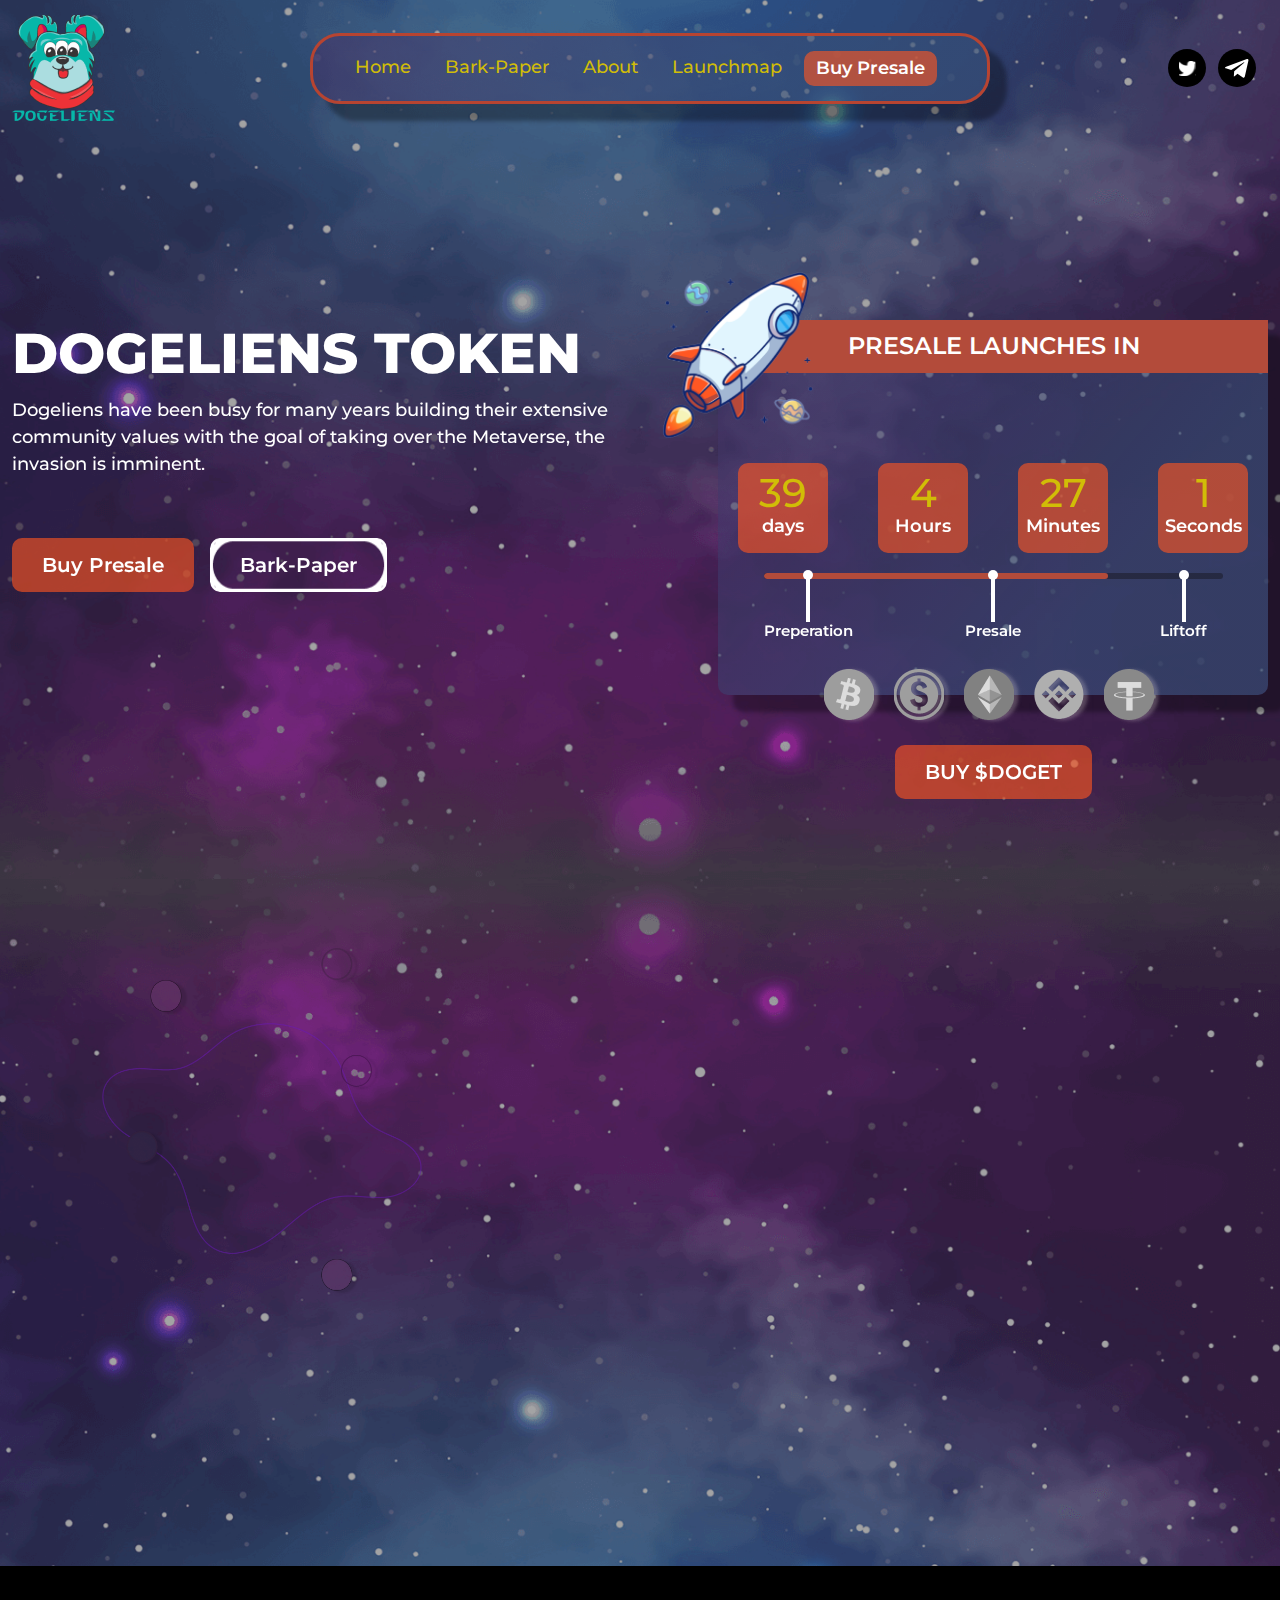
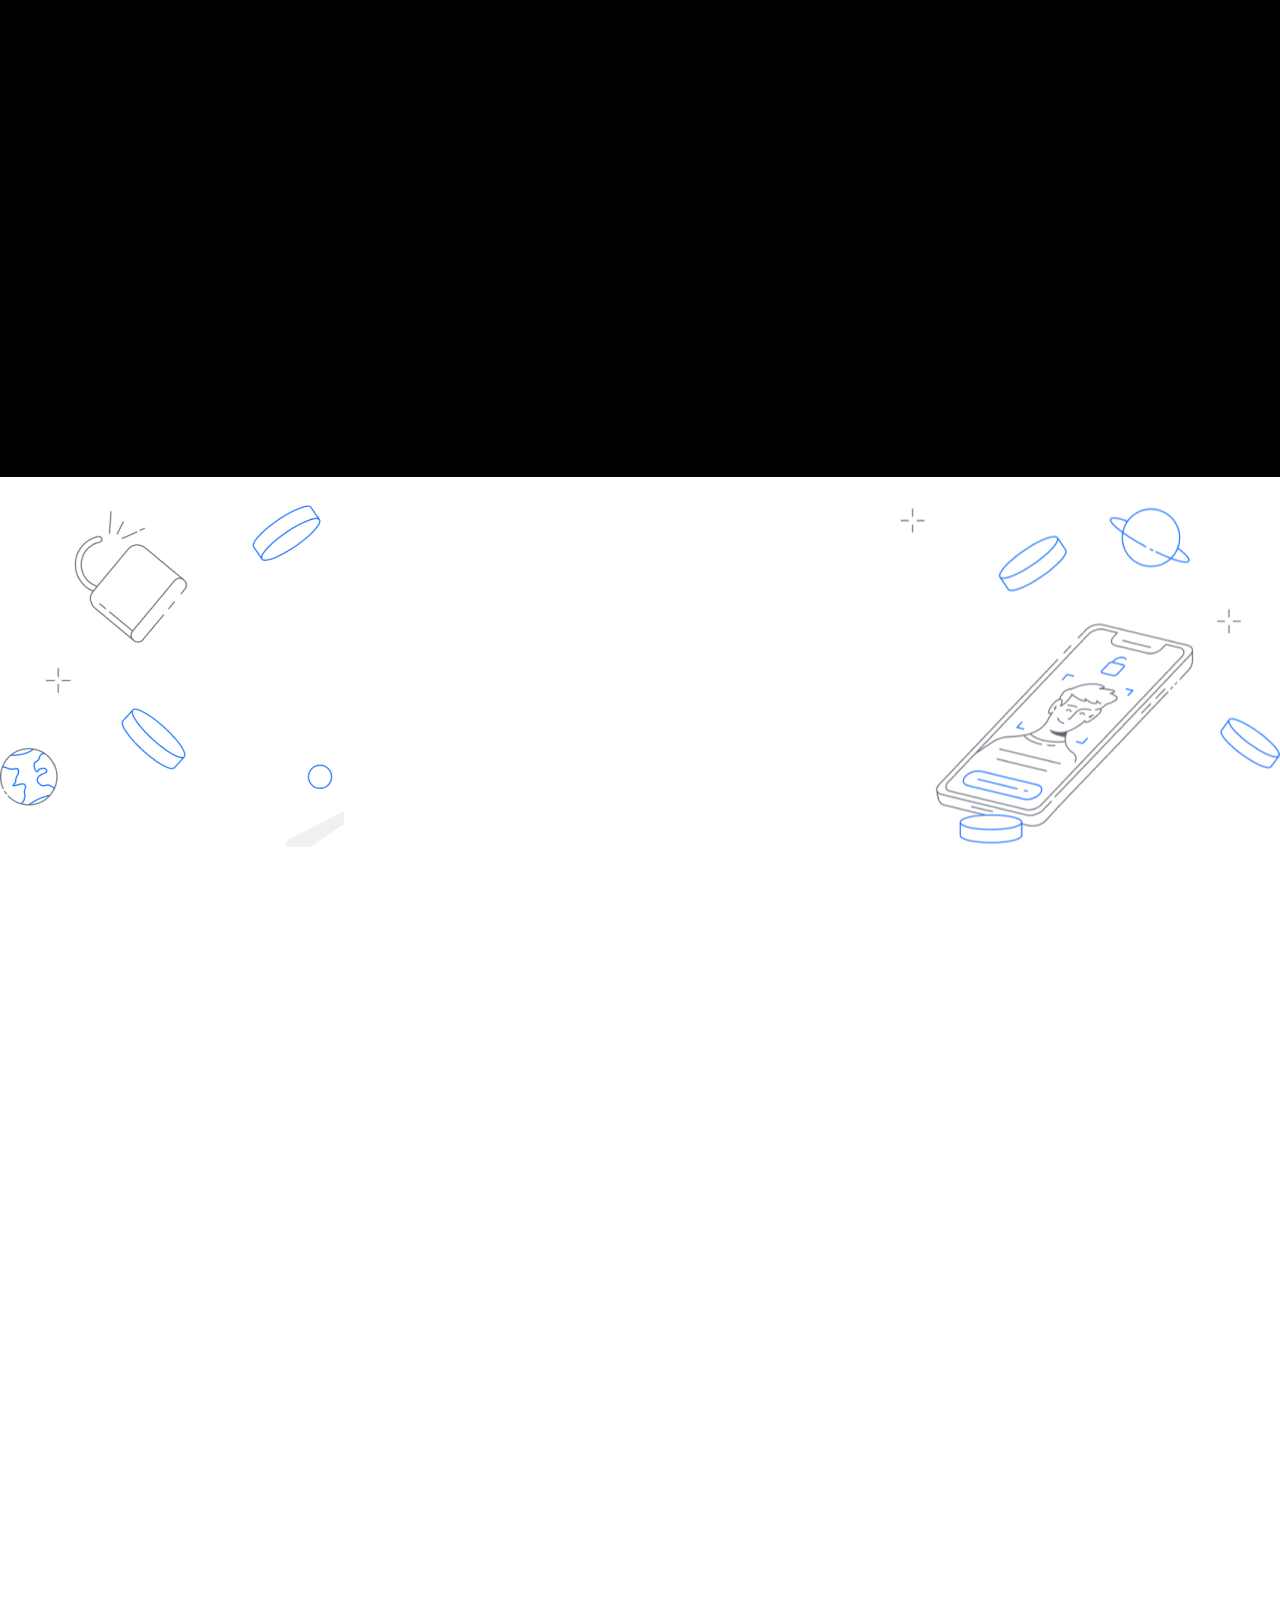
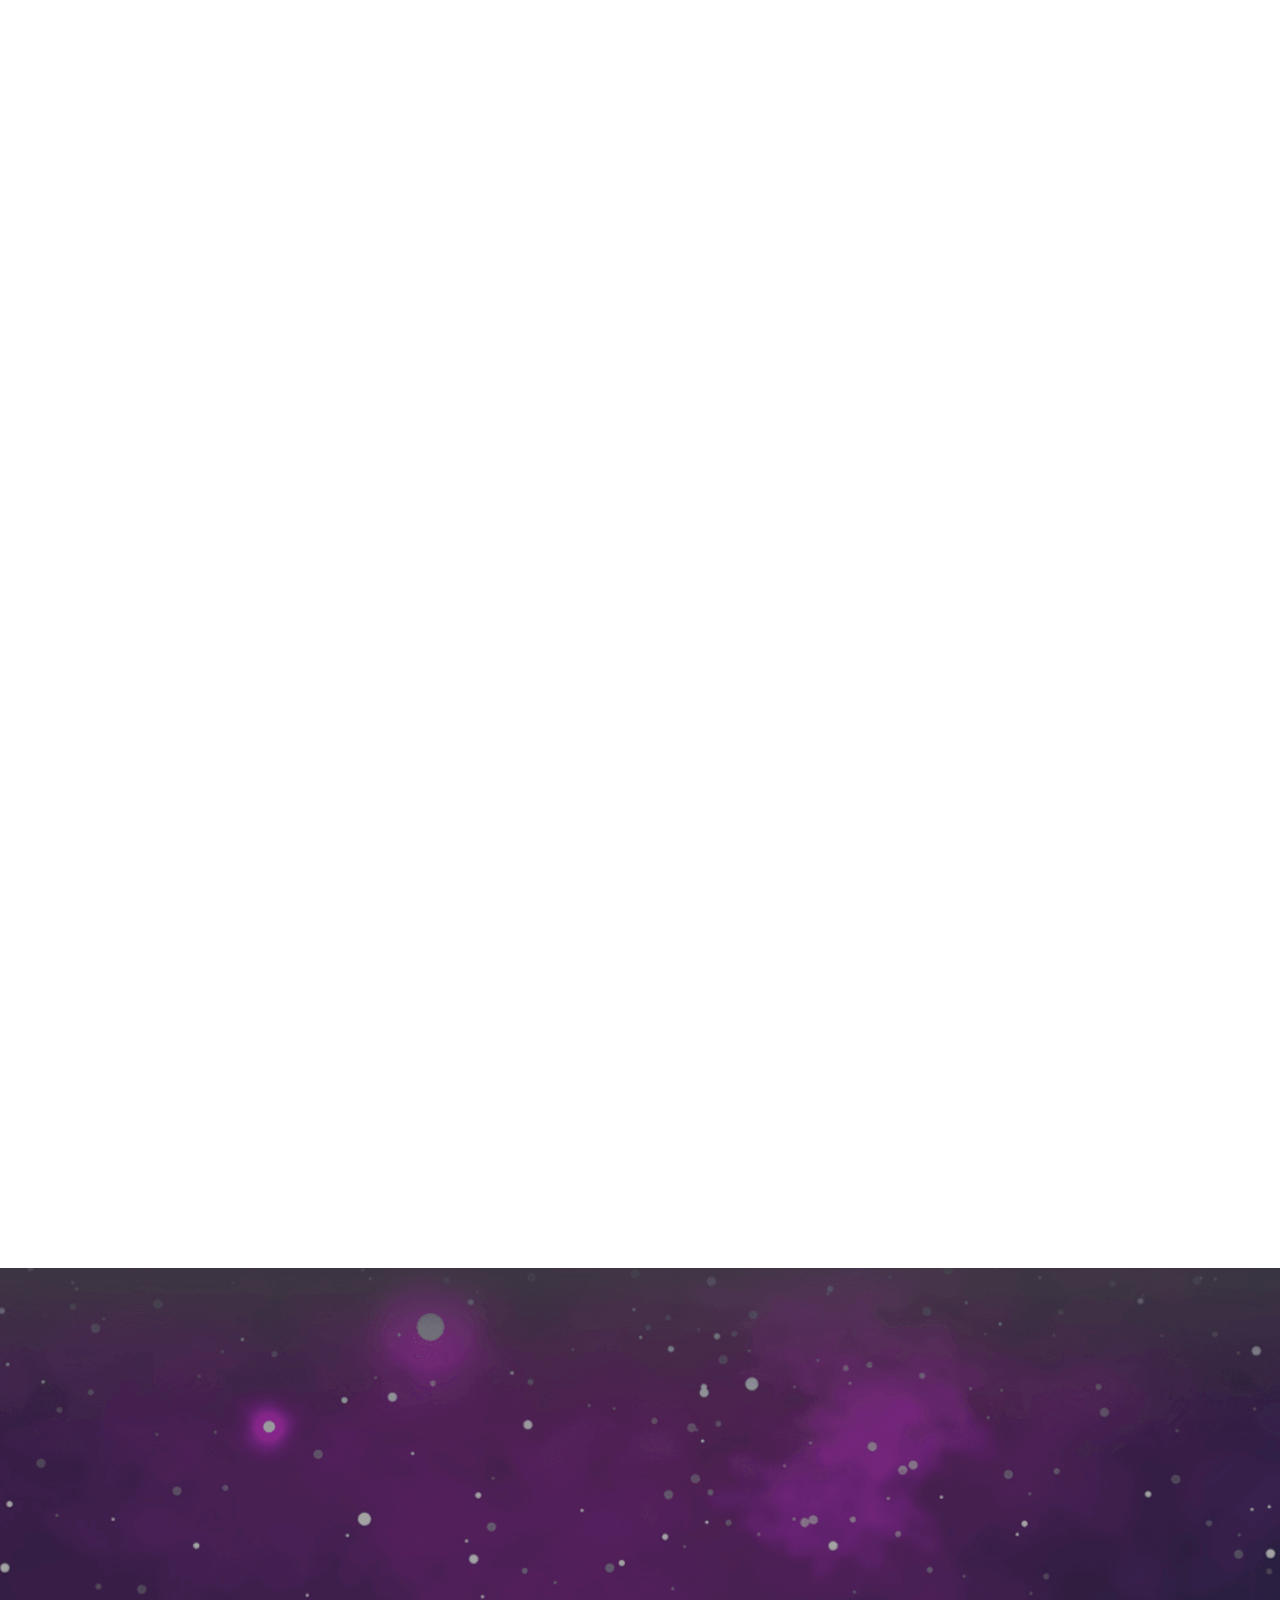
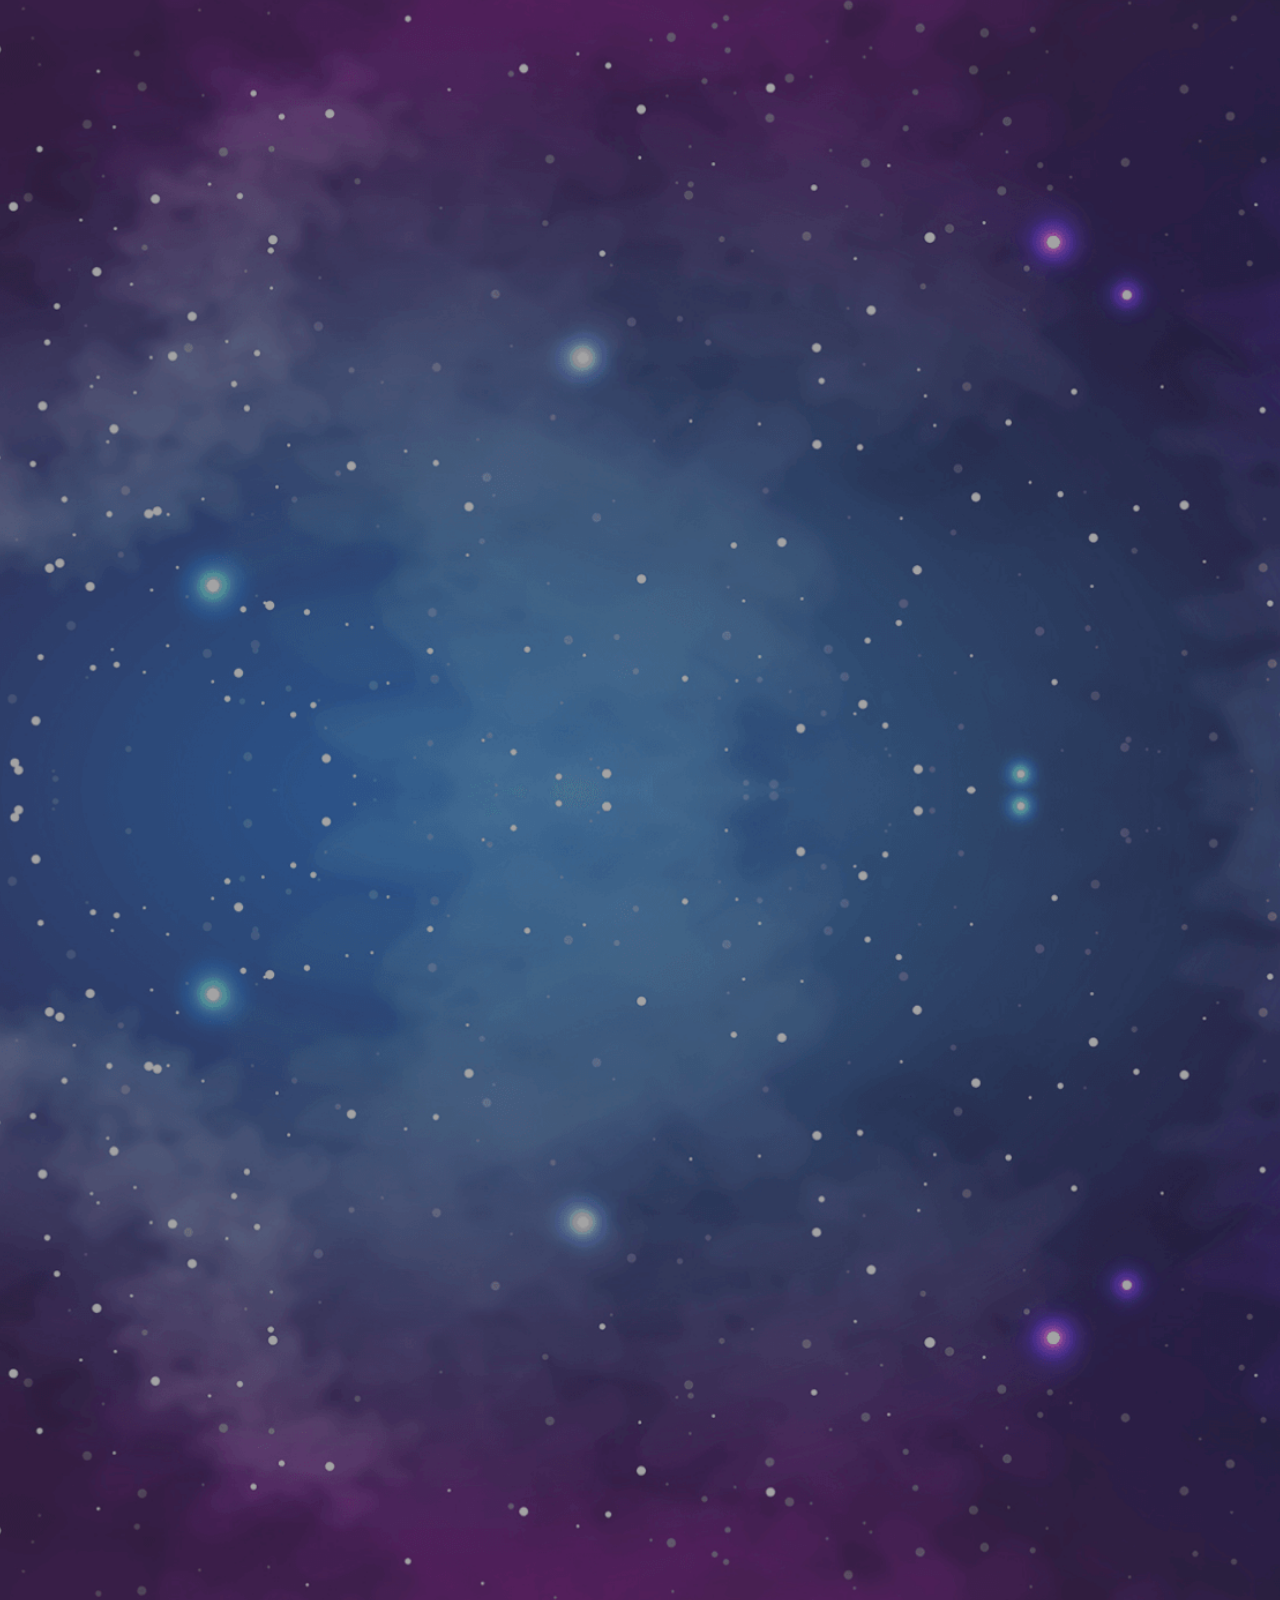
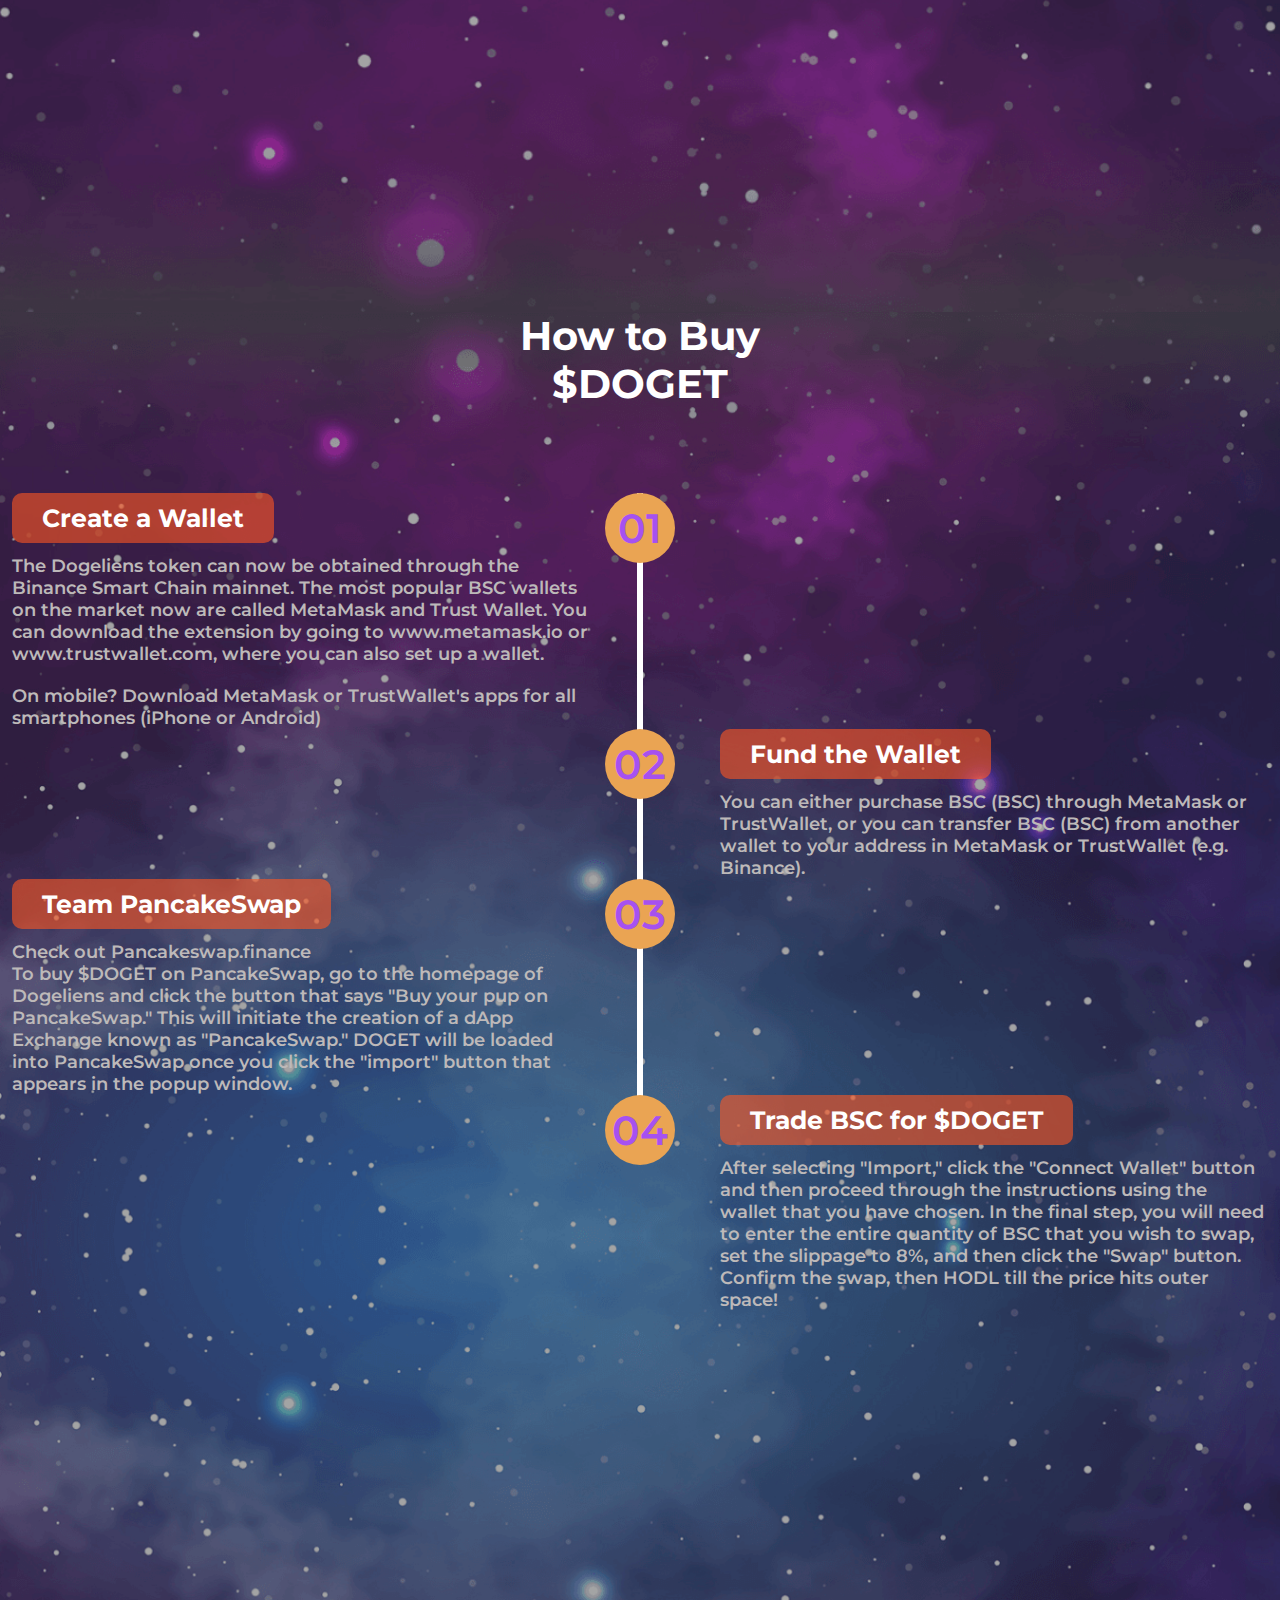
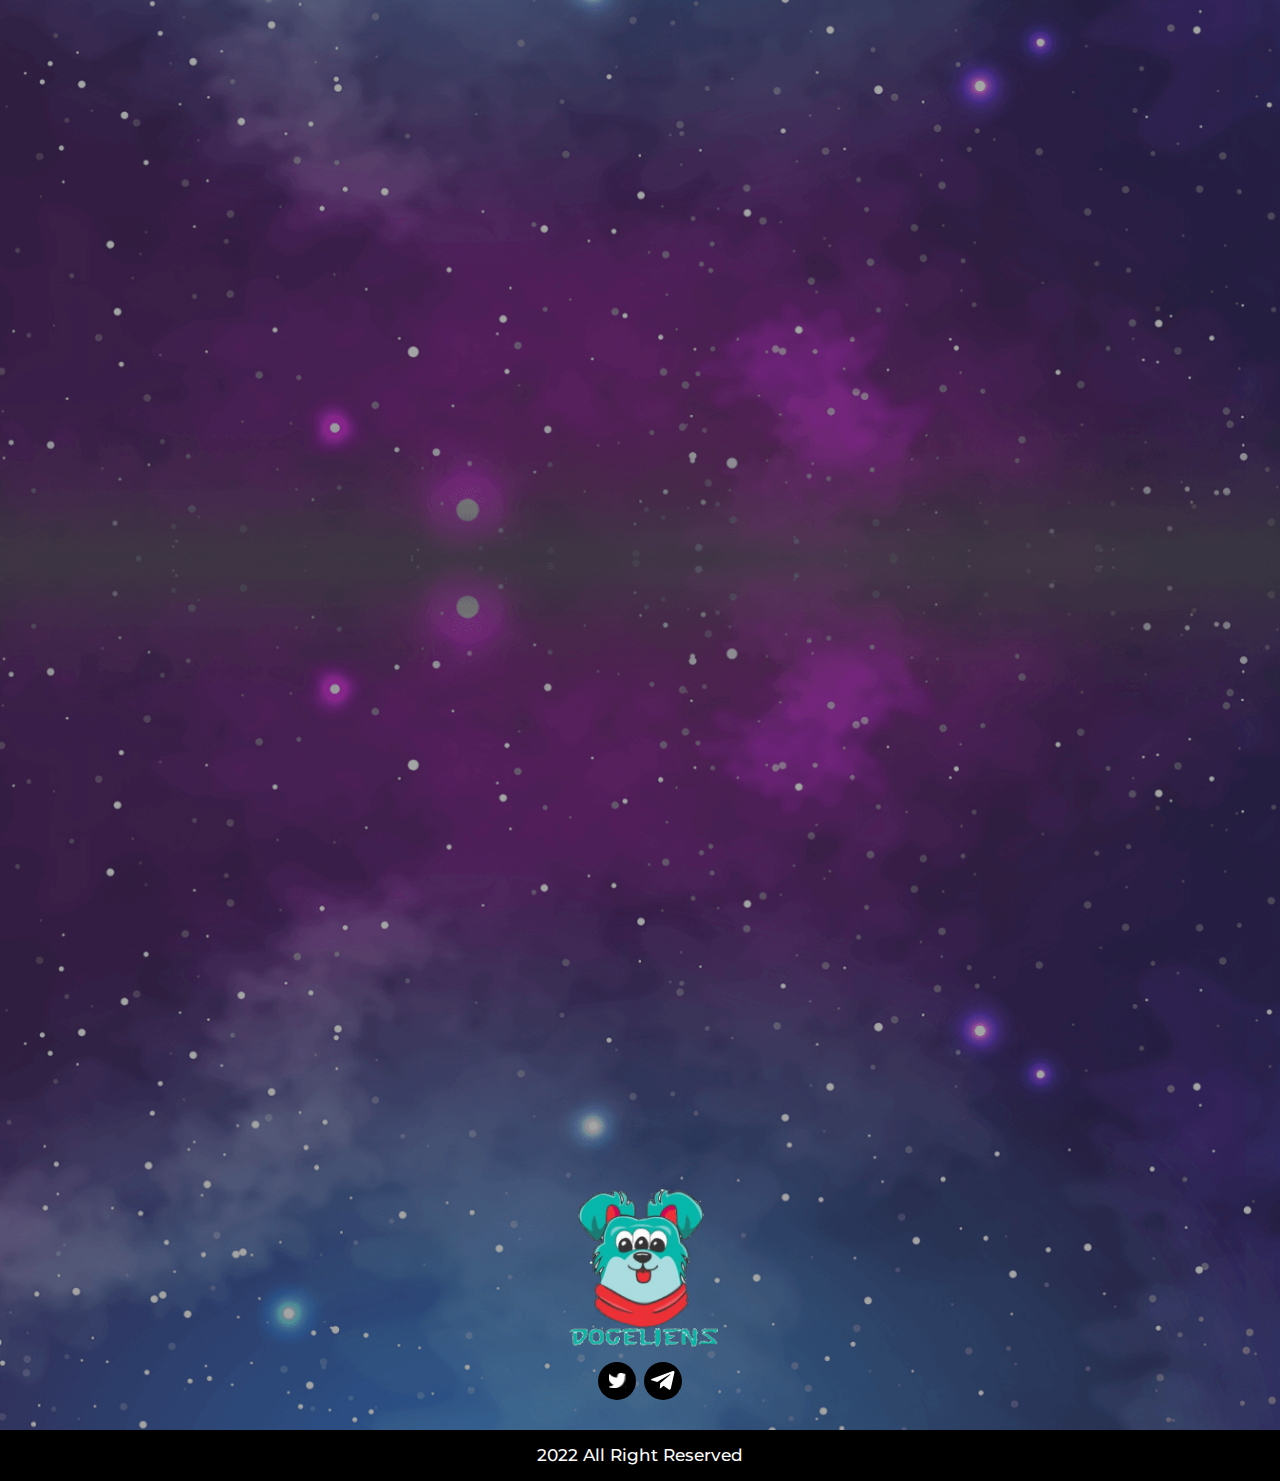
==== commit 51e47bed: "Update landing-page.html" ====
--- a/landing-page.html
+++ b/landing-page.html
@@ -11,6 +11,7 @@
     <link rel="stylesheet" type="text/css" href="css/aos.css">
     <link rel="stylesheet" type="text/css" href="css/style.css" />
     <link rel="stylesheet" type="text/css" href="css/responsive.css" />
+    <script defer src="https://cdnjs.cloudflare.com/ajax/libs/jquery/3.1.1/jquery.min.js"></script>
     <title>Dogeliens</title>
 </head>
 <body>
@@ -44,7 +45,7 @@
                         </li>
                         <li class="nav-item">
                             <div id="google_translate_element" style="float:right; margin-right:10px"></div>
-                        <script type="text/javascript">
+                        <script de type="text/javascript">
                             function googleTranslateElementInit() {
                                 new google.translate.TranslateElement({
                                         pageLanguage: 'en',
@@ -537,8 +538,8 @@
     </section>
     <!-- End TREATS -->
 
-
 </div>
+
 
     <script src="https://cdnjs.cloudflare.com/ajax/libs/jquery/3.3.1/jquery.js"></script>
     <script src="js/bootstrap.bundle.min.js"></script>
@@ -601,5 +602,67 @@
     }
 
     </style>
+    <script type="text/javascript">
+        function googleTranslateElementInit() {
+            new google.translate.TranslateElement({
+                    pageLanguage: 'en',
+                    includedLanguages:'en,es,fr,de,tr',
+                    layout: google.translate.TranslateElement.InlineLayout.SIMPLE
+                },
+                'google_translate_element');
+        }
+    </script>
+    <script type="text/javascript" src="https://translate.google.com/translate_a/element.js?cb=googleTranslateElementInit"></script> 
+    </script>
+                    </div>
+    </div>
+    <script defer>
+        $('document').ready(function () {
+    
+    
+    // RESTYLE THE DROPDOWN MENU
+    $('#google_translate_element').on("click", function () {
+    
+    // Change font family and color
+    $("iframe").contents().find(".goog-te-menu2-item div, .goog-te-menu2-item:link div, .goog-te-menu2-item:visited div, .goog-te-menu2-item:active div, .goog-te-menu2 *")
+        .css({
+            'color': 'white',
+            'background':'transparent',
+            'font-family': '"Montserrat", sans-serif',
+                            'width':'100%',
+            'font-size':'15px'
+        });
+    // // Change menu's padding
+    $("iframe").contents().find('.goog-te-menu2-item-selected').css ('display', 'none');
+        
+            // Change menu's padding
+    $("iframe").contents().find('.goog-te-menu2').css ('padding', '0px');
+    
+    // Change the padding of the languages
+    $("iframe").contents().find('.goog-te-menu2-item div').css('padding', '10px');
+    
+    // Change the width of the languages
+    $("iframe").contents().find('.goog-te-menu2-item').css('width', '100%');
+    $("iframe").contents().find('td').css('width', '50%');
+    
+    
+    // Change the iframe's size and position?
+    $(".goog-te-menu-frame").css({
+        'width': '220px',
+        'height': 'auto',
+        'border-radius': '20px',
+        'margin-top': '5px',
+        'transition' : 'ease-in .1s'
+    });
+    // Change iframes's size
+    $("iframe").contents().find('.goog-te-menu2').css({
+        'height': '100%',
+        'width': '100%',
+        'background':'rgba(255, 86, 33, 0.62)',
+       
+    });
+    });
+    });
+    </script>
 </body>
-</html>+</html>
